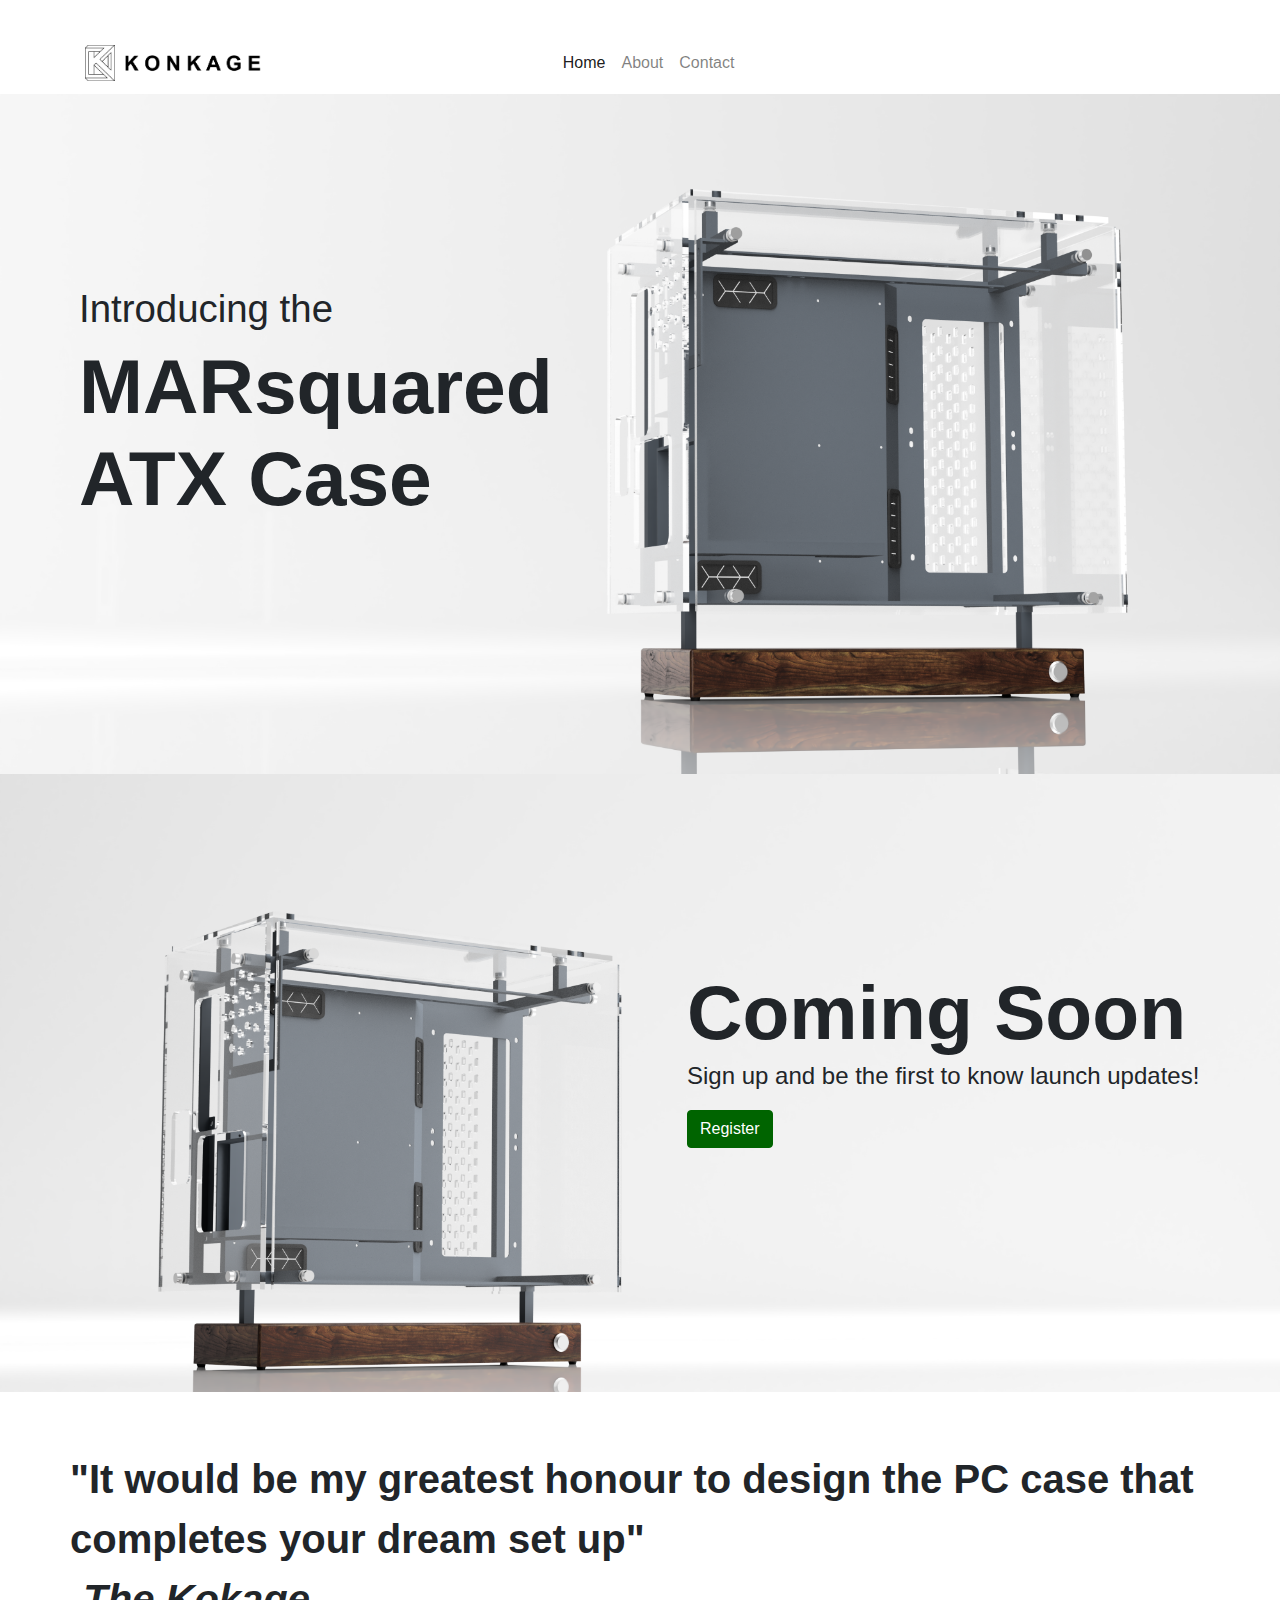
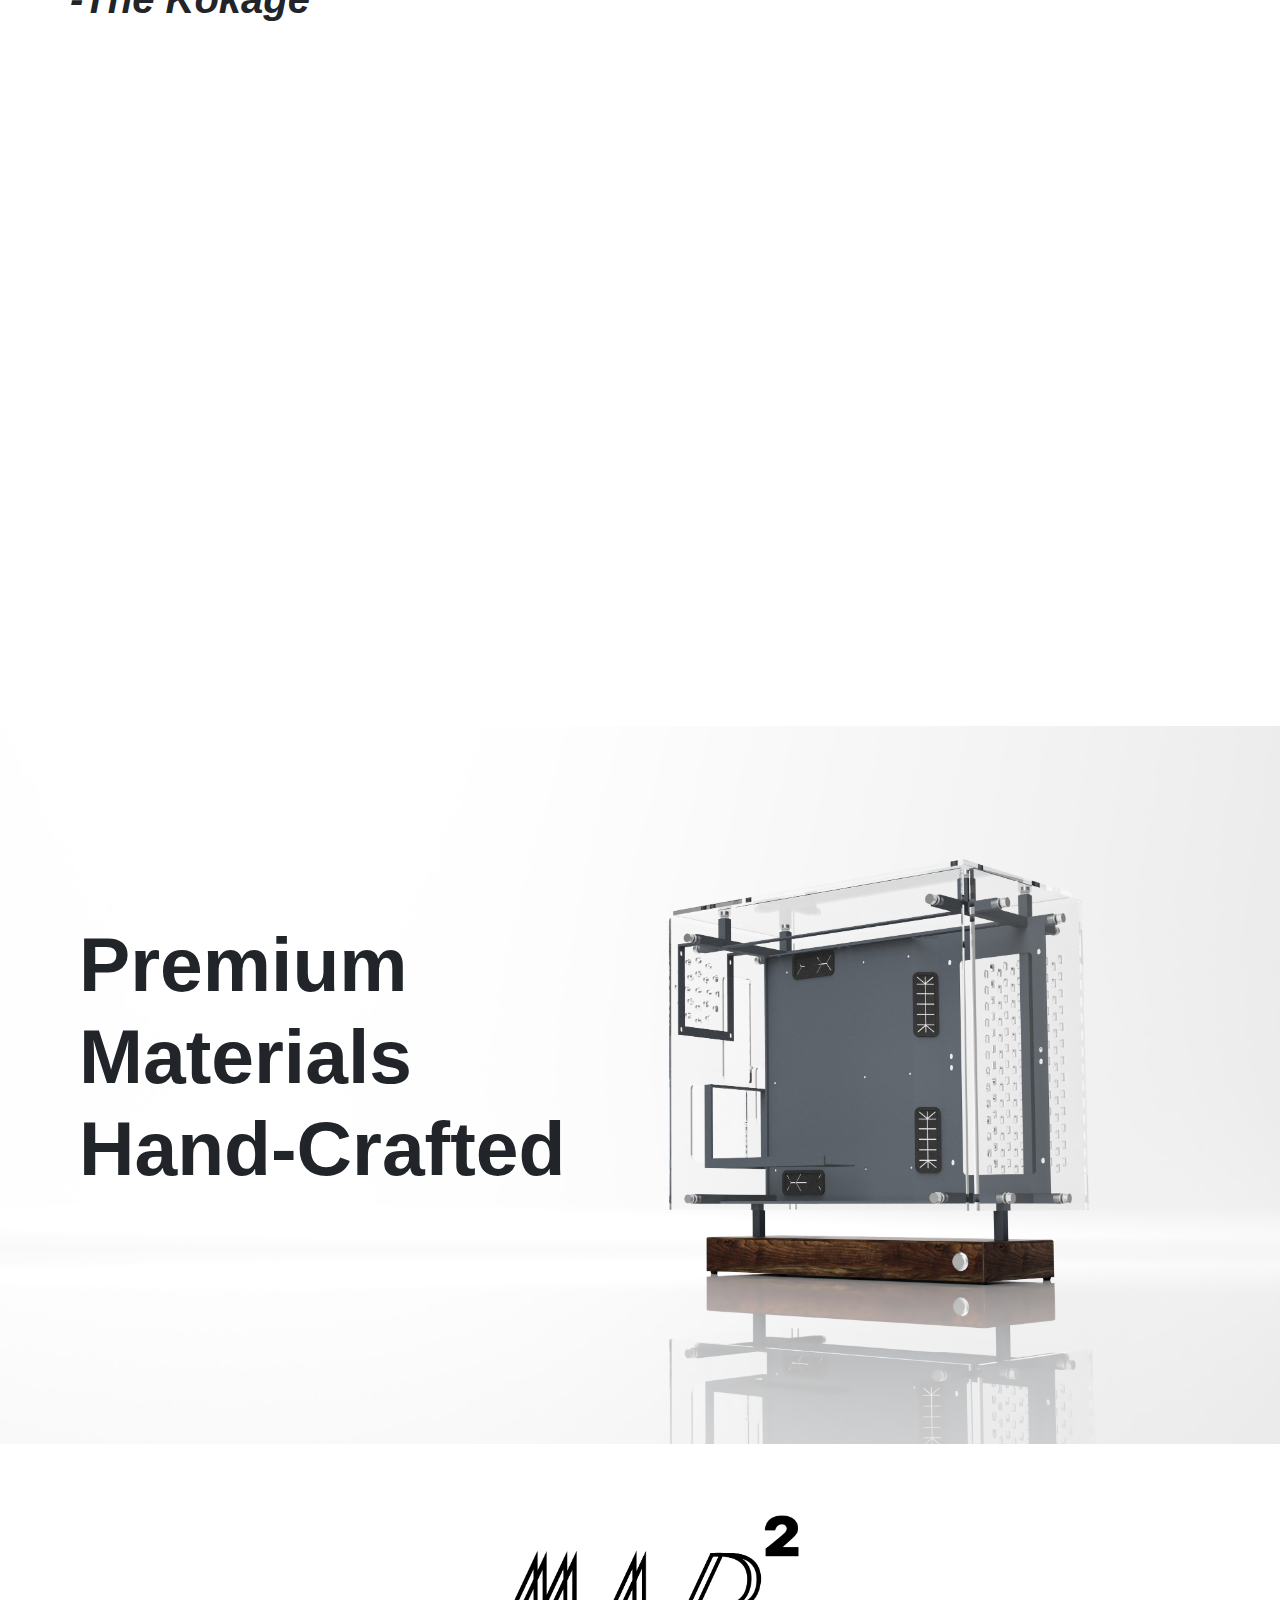
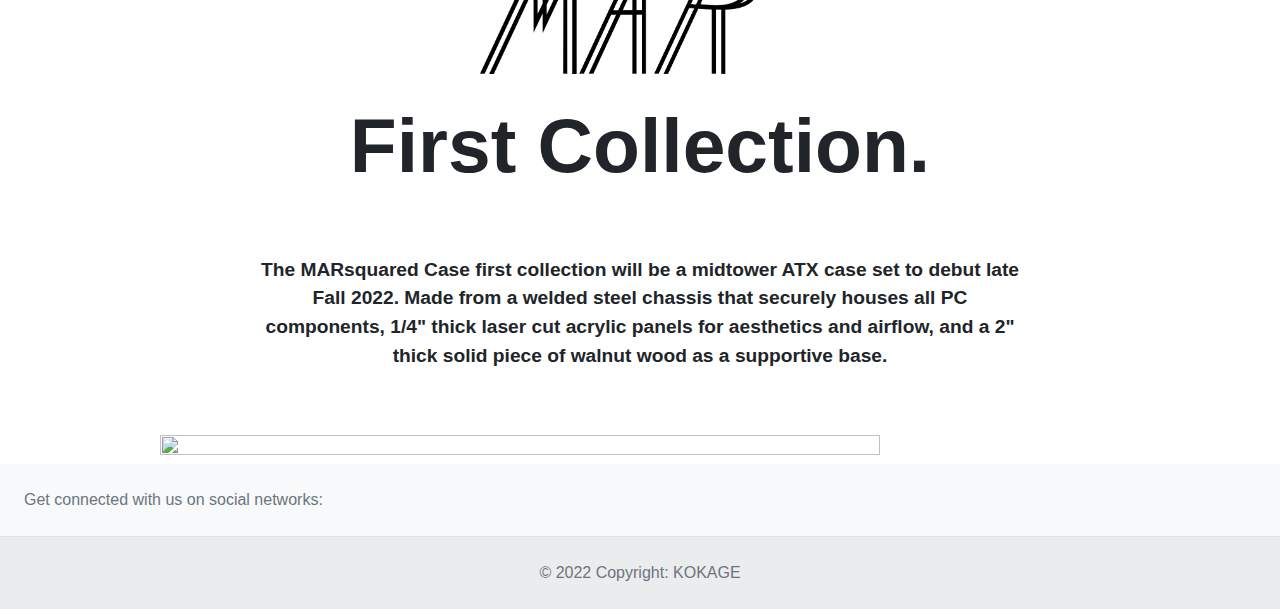
==== index.html @ 5c823d1f "Added fixes to new website name" ====
<!doctype html>
<html lang="en">
  <head>
    <!-- Required meta tags -->
    <meta charset="utf-8">
    <meta name="viewport" content="width=device-width, initial-scale=1, shrink-to-fit=no">

    <!-- Bootstrap CSS -->
    <link rel="stylesheet" href="https://cdn.jsdelivr.net/npm/bootstrap@4.0.0/dist/css/bootstrap.min.css" integrity="sha384-Gn5384xqQ1aoWXA+058RXPxPg6fy4IWvTNh0E263XmFcJlSAwiGgFAW/dAiS6JXm" crossorigin="anonymous">
    <link rel="stylesheet" href="styles.css">
    <link rel="icon" href="images/logo-white.png">

    <title>KOKAGE</title>
  </head>
  <body>
    <!-- Navigation -->
    <nav class="navbar  sticky-top navbar-expand-lg navbar-light bg-white align-items-start">
        <div class="container">
        <a class="navbar-brand" href="index.html"><img src="images/v11 horizontal.png" alt="..." height="36"></a>

        <button class="navbar-toggler" type="button" data-toggle="collapse" data-target="#navbarSupportedContent" aria-controls="navbarSupportedContent" aria-expanded="false" aria-label="Toggle navigation">
          <span class="navbar-toggler-icon"></span>

        </button>
   
        <div class="collapse navbar-collapse" id="navbarSupportedContent">
            <ul class="mr-auto"></ul>
            <div class="navbar-nav mx-auto">
              <ul class="navbar-nav navbar-main">
                <li class="nav-item active">
                  <a class="nav-link" href="index.html">Home</a>
                </li>
                <li class="nav-item">
                  <a class="nav-link" href="about.html">About</a>
                </li>
                <li class="nav-item">
                  <a class="nav-link" href="contact.html">Contact</a>
                </li>
              </ul>
            </div>
            <div class="navbar-nav mx-auto">
              <ul class="navbar-nav sm-icons">
                <li class="nav-item"><a class="nav-link" href="https://www.facebook.com/Kokage-108839905237800"><i class="fab fa-facebook-f"></i></a></li>
                <li class="nav-item"><a class="nav-link" href="https://www.instagram.com/thekokage/"><i class="fab fa-instagram"></i></a></li>
                <li class="nav-item"><a class="nav-link" href="https://twitter.com/TheKokage"><i class="fab fa-twitter"></i></a></li>
                <li class="nav-item"><a class="nav-link" href="https://www.reddit.com/user/TheKokage"><i class="fab fa-reddit"></i></a></li>
                <li class="nav-item"><a class="nav-link" href="https://www.tiktok.com/@thekokage"><i class="fab fa-tiktok"></i></a></li>
                <li class="nav-item"><a class="nav-link" href="https://www.youtube.com/channel/UCJjETDgSlD24gQZifFOEvDQ"><i class="fab fa-youtube"></i></a></li>


            </ul>

            </div>
            
        </div>

        </div>
    </nav>
    
    <!-- Page Content -->
    <div class="container-fluid main-content">
      <div class="row">
        <div class="col main-text">
          <h2>Introducing the</h2>
          <h1>MARsquared ATX Case</h1>
        </div>
        <div class="col empty-space">
        </div>
      </div>
      
    </div>
    
    <div class="container-fluid coming-soon">
      <div class="row">
        <div class="col empty-space">
        </div>
        <div class="col coming-soon-text main-text">
          <h1 style="margin-bottom:0">Coming Soon</h1>
          <p style="font-size: 24px">Sign up and be the first to know launch updates!</p>
          <div>
            <a class="btn btn-primary" href="contact.html">Register</a>
          </div>
        </div>
       
      </div>
    </div>

    <div class="container">
      <div class="row">
        <p class="quote-text kokage-quote">
          "It would be my greatest honour to design the PC case that completes your dream set up" <br /> <i>-The Kokage</i>
        </p>
      </div>
    </div>

    <div class="container-fluid full-render">
      <div class="row">
        <div class="fill"></div>
      </div>
    </div>
    
    <div class="container-fluid main2-content">
      <div class="row">
        <div class="col main-text premium-text">
          <h1>Premium Materials <br /> Hand-Crafted</h1>
        </div>
        <div class="col empty-space">
        </div>
      </div>
      
    </div>

    <div class="container-fluid">
      <div class="row">
          <img style="margin-bottom: 0" class="quote-text" src="images/mar.png" width="25%" height="25%"/>
      </div>
      <div class="row">
          <h1 style="margin-left: auto;margin-right: auto;margin-top: 2%; margin-bottom: 0;" >First Collection.</h1>
      </div>
      <div class="row">
        <p style="width: 60%;text-align: center;" class="mar-text quote-text">The MARsquared Case first collection will be a midtower ATX case set to debut late Fall 2022. Made from a welded steel chassis that securely houses all PC components, 1/4" thick laser cut acrylic panels for aesthetics and airflow, and a 2" thick solid piece of walnut wood as a supportive base.</p>
      </div>
      <div class="row">
        <img style="margin-bottom: 0; margin-top: 0" class="quote-text" src="images/tt.gif" width="75%" height="75%"/>
      </div>
    </div>
    </div>

    
  <!-- Footer -->
  <footer class="text-center text-lg-start bg-light text-muted">
    <!-- Section: Social media -->
    <section
      class="d-flex justify-content-center justify-content-lg-between p-4 border-bottom"
    >
      <!-- Left -->
      <div class="me-5 d-none d-lg-block">
        <span>Get connected with us on social networks:</span>
      </div>
      <!-- Left -->

      <!-- Right -->
      <div>
        <a href="https://www.facebook.com/thekokage.fb" class="me-4 text-reset">
          <i class="fab fa-facebook-f"></i>
        </a>
        <a href="https://twitter.com/TheKokage" class="me-4 text-reset">
          <i class="fab fa-twitter"></i>
        </a>
        <a href="https://www.reddit.com/user/TheKokage" class="me-4 text-reset">
          <i class="fab fa-reddit"></i>
        </a>
        <a href="https://www.tiktok.com/@thekokage" class="me-4 text-reset">
          <i class="fab fa-tiktok"></i>
        </a>
        <a href="https://www.instagram.com/thekokage/" class="me-4 text-reset">
          <i class="fab fa-instagram"></i>
        </a>
        <a href="https://www.youtube.com/channel/UCJjETDgSlD24gQZifFOEvDQ" class="me-4 text-reset">
          <i class="fab fa-youtube"></i>
        </a>
      </div>
      <!-- Right -->
    </section>
    <!-- Section: Social media -->




    <!-- Copyright -->
    <div class="text-center p-4" style="background-color: rgba(0, 0, 0, 0.05);">
      © 2022 Copyright: KOKAGE
    </div>
    <!-- Copyright -->
  </footer>
  <!-- Footer -->
    <!-- Footer -->
    <script src="https://code.jquery.com/jquery-3.2.1.min.js" crossorigin="anonymous"></script>
    <script src="https://cdn.jsdelivr.net/npm/popper.js@1.12.9/dist/umd/popper.min.js" integrity="sha384-ApNbgh9B+Y1QKtv3Rn7W3mgPxhU9K/ScQsAP7hUibX39j7fakFPskvXusvfa0b4Q" crossorigin="anonymous"></script>
    <script src="https://cdn.jsdelivr.net/npm/bootstrap@4.0.0/dist/js/bootstrap.min.js" integrity="sha384-JZR6Spejh4U02d8jOt6vLEHfe/JQGiRRSQQxSfFWpi1MquVdAyjUar5+76PVCmYl" crossorigin="anonymous"></script>
    <script type="text/javascript" src="script.js"></script>
    <script src="https://kit.fontawesome.com/eabbfac9bd.js" crossorigin="anonymous"></script>

  </body>
</html>
---- styles.css ----
.navbar-nav .nav-item .nav-link:focus {
    text-decoration: underline;
}

.navbar-nav .nav-item:active {
    text-decoration: underline;
}

.main-text {
    margin:15% 0% 15% 5%;
}

.coming-soon-text {
    margin:15% 0% 19% 5%;
}

h1 {
    font-size: 6vw;
    margin-bottom: 10%;
    font-weight: 700;
}

h2 {
    font-size: 3vw;

}

h3 {
    font-size: 2vw;
    font-weight: 700;
}

.sm-icons {
    display: inline-table;
}

.navbar-main {
    display: inline-table;
}

.navbar-main .nav-item {
    display: table-cell;
    text-align: center;
}

.sm-icons .nav-item {
    display: table-cell;
    text-align: center;
}
/* Centered text */
.centered {
    position: absolute;
    top: 50%;
    left: 50%;
    transform: translate(-50%, -50%);
}

.navbar {
    margin-top: 2em;
}

.fill {
    padding-top: 50%;
}

.quote-text {
    margin-left: auto;
    margin-right: auto;
    margin-top: 5%;
    margin-bottom: 5%;
    font-size: larger;
    font-weight: 600;
}

.main-content {
    background-image: url(images/mainshot\ 1.png); 
    background-repeat:no-repeat; 
    background-size:cover;
}

.main2-content {
    background-image: url(images/mainshot2.png); 
    background-repeat:no-repeat; 
    background-size:cover;
}

.coming-soon {
    background-image: url(images/mainshot3.png); 
    background-repeat:no-repeat; 
    background-size:cover;
}

.full-render {
    background-image: url(images/full-render.png); 
    background-repeat:no-repeat; 
    background-size:cover;
}

.empty-space {
    display: block;
}

.register-form-large {
    display: block;
}

.register-form-small {
    display: none;
}

.btn-primary {
    background-color: darkgreen;
    border-color: darkgreen;
}

.kokage-quote {
    font-size: 40px
}

@media (max-width: 768px) { 
    .main-content {
        background-image: url(images/mobile\ 1.png); 
        background-position: center;
    }

    .kokage-quote {
        margin-left: 1em;
        margin-right: 1em;
        font-size: 18px;
    }

    .coming-soon {
        background-image: url(images/mobile\ 2\ v2.png); 
        background-position: center;
    }

    .premium-text {
        margin: 5% 0% 100% !important;
        padding: 0 !important;
    }

    .main2-content {
        background-image: url(images/mobile2.png); 
        background-repeat:no-repeat; 
        background-size:contain;
    }

    .main-text { 
        margin: 0% 0% 75%;
        padding: 0 10% 10%;
        text-align: center;
    }

    .coming-soon-text {  
        margin: 5% 0% 100% !important;
    }

    h1 {
        font-size: 9vw;
    }

    .mar-text {
        font-size: 16px;
    }

    h2 {
        padding-top: 2em;
    }

    .empty-space {
        display: none;
    }
}
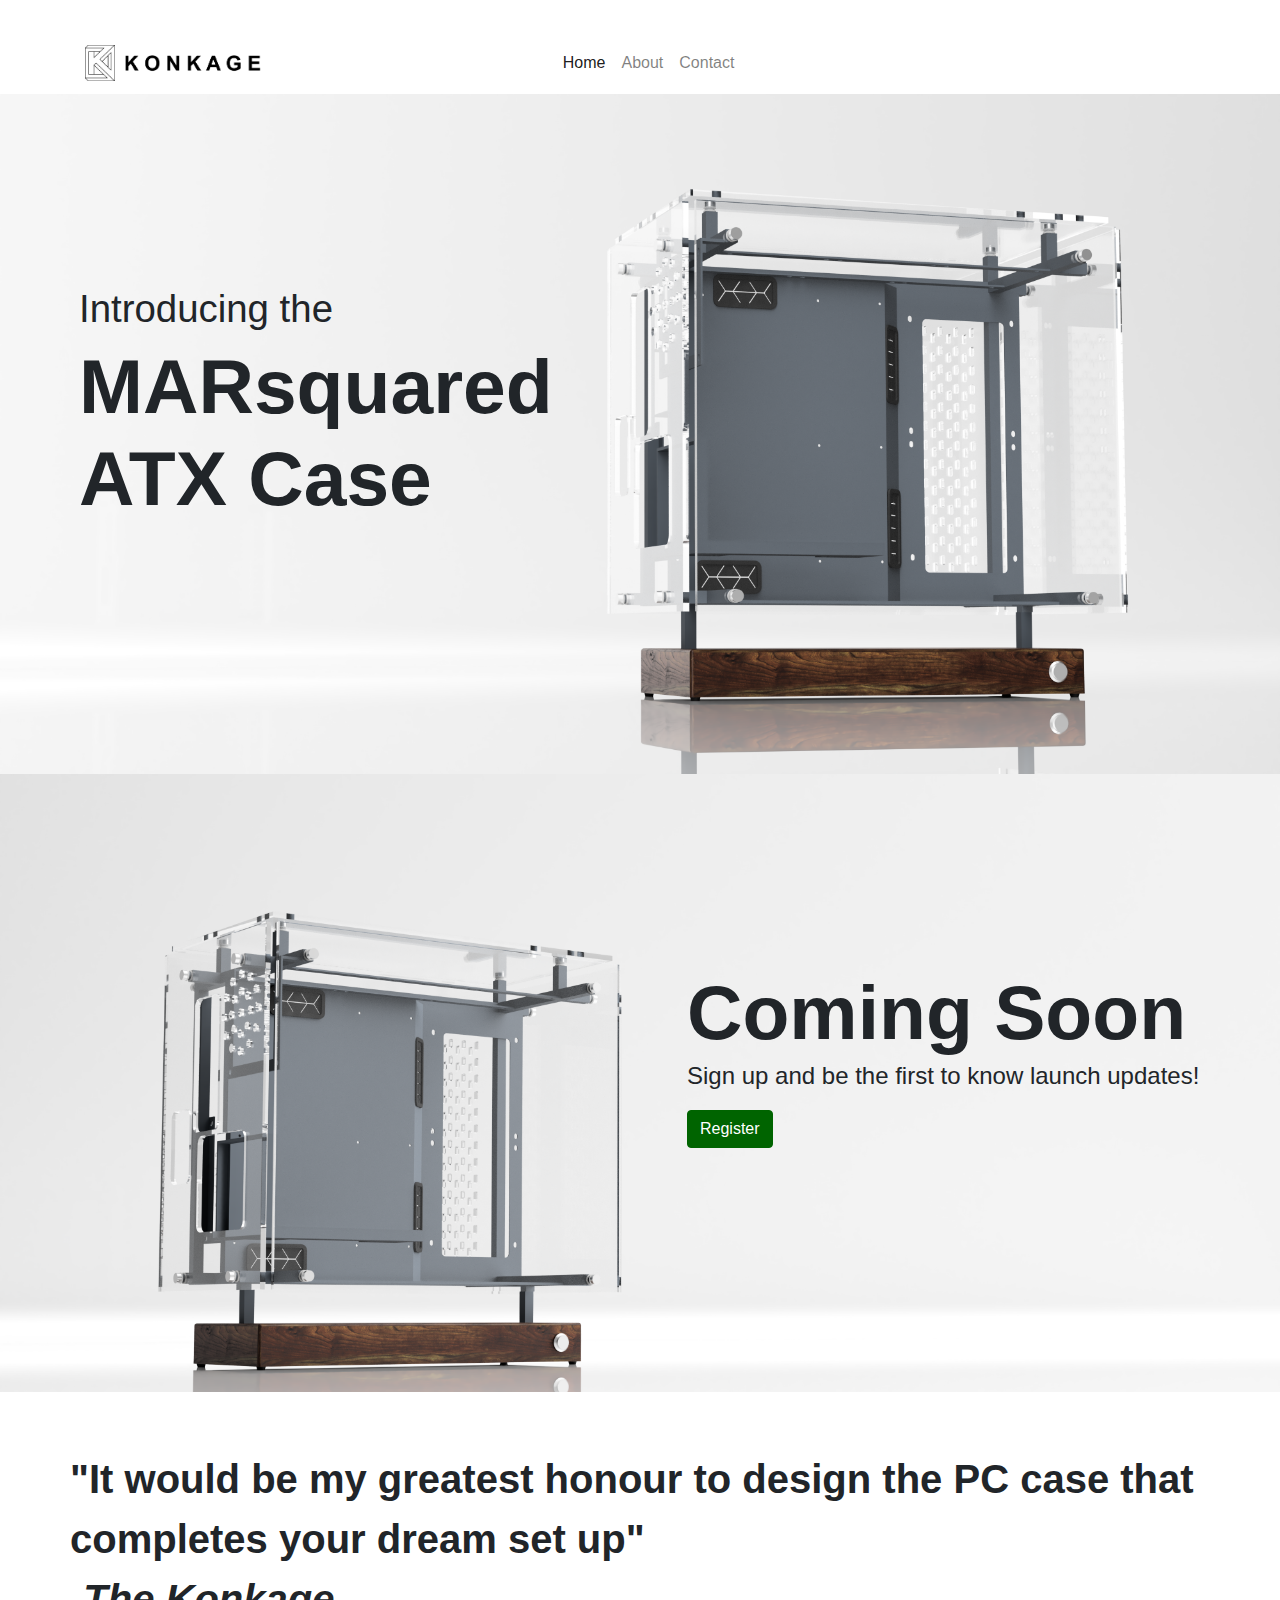
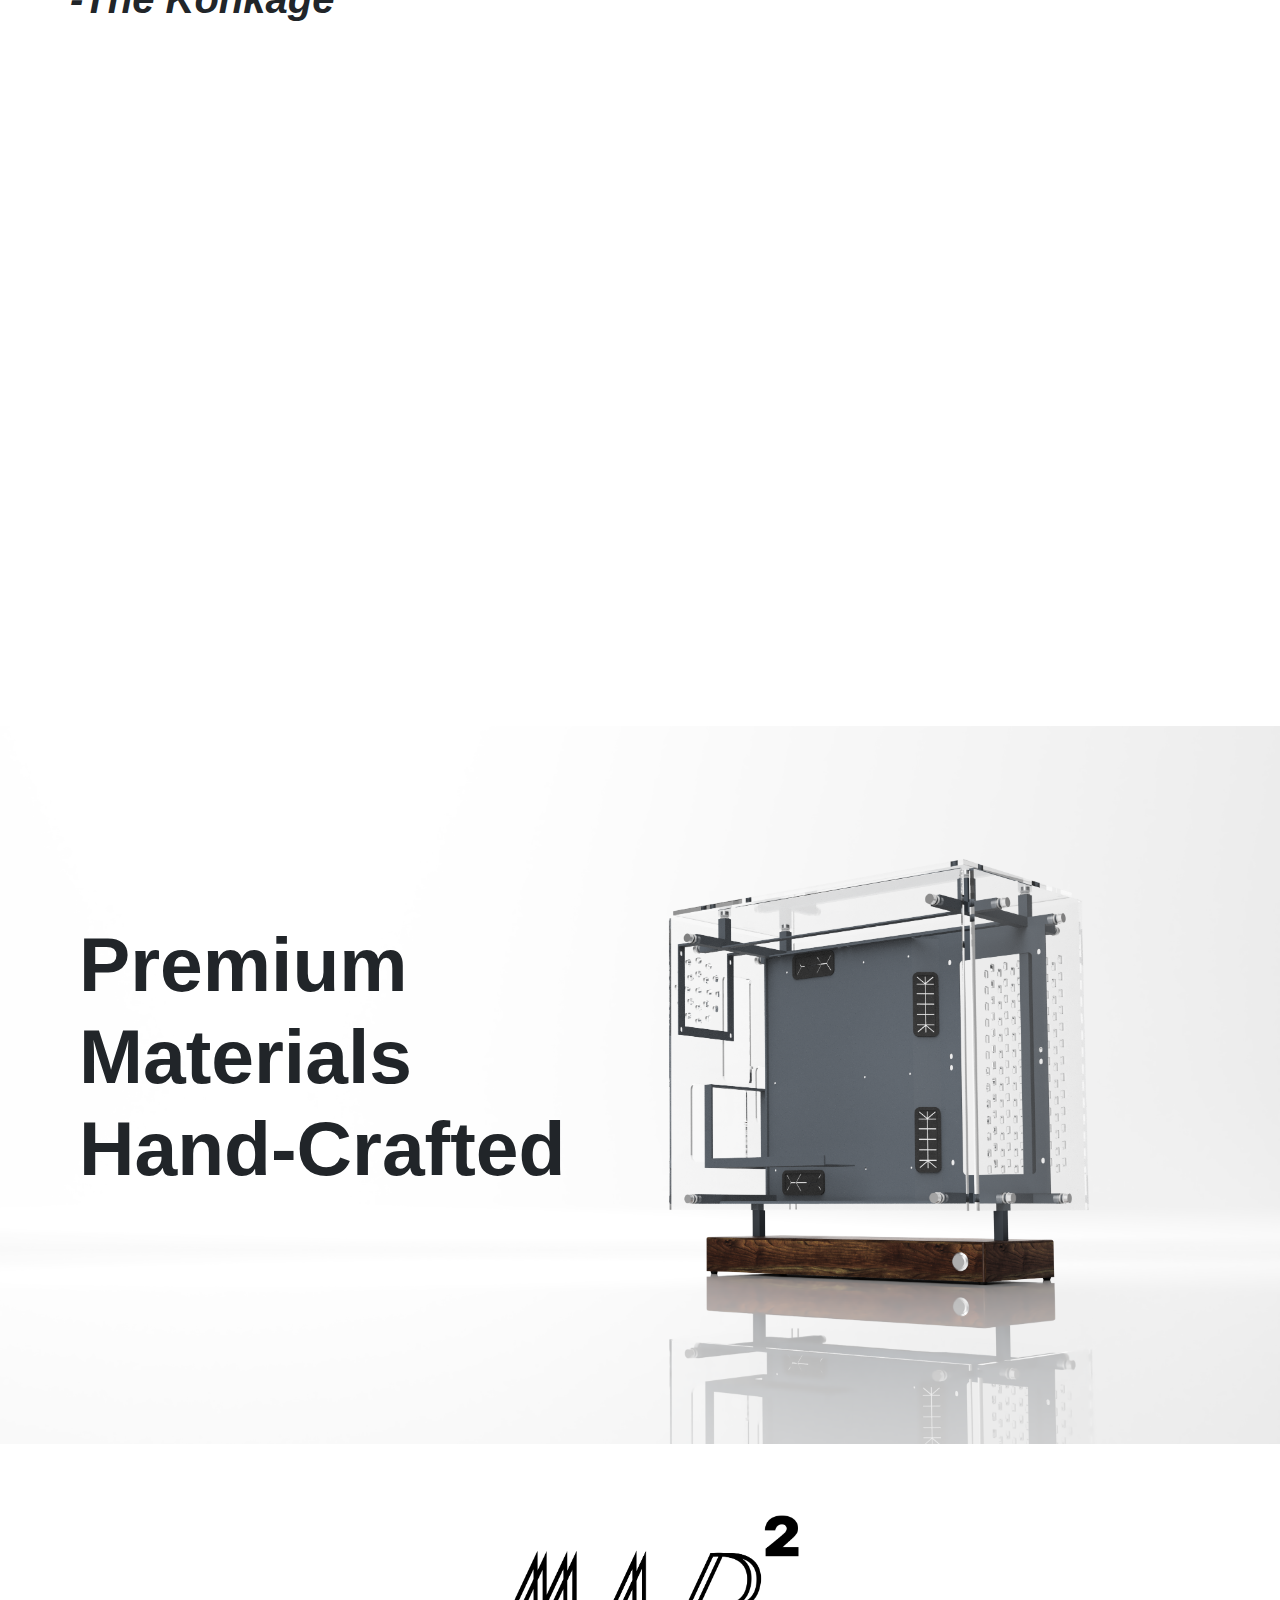
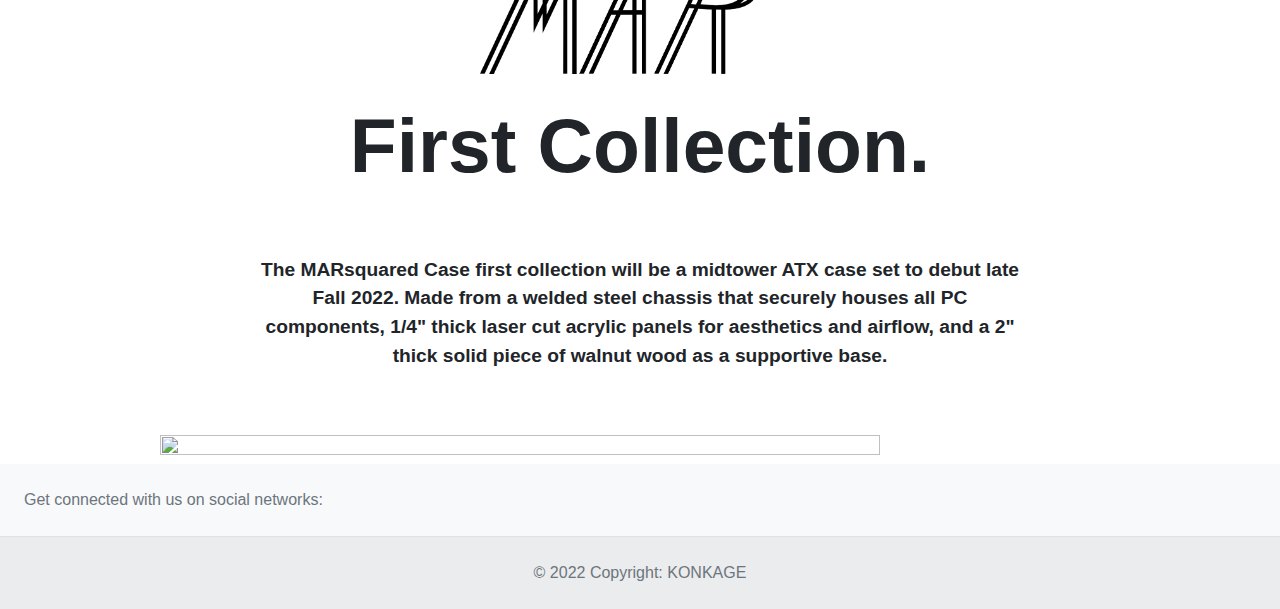
==== commit d378fb8f: "Fixed footer" ====
--- a/index.html
+++ b/index.html
@@ -88,7 +88,7 @@
     <div class="container">
       <div class="row">
         <p class="quote-text kokage-quote">
-          "It would be my greatest honour to design the PC case that completes your dream set up" <br /> <i>-The Kokage</i>
+          "It would be my greatest honour to design the PC case that completes your dream set up" <br /> <i>-The Konkage</i>
         </p>
       </div>
     </div>
@@ -169,7 +169,7 @@
 
     <!-- Copyright -->
     <div class="text-center p-4" style="background-color: rgba(0, 0, 0, 0.05);">
-      © 2022 Copyright: KOKAGE
+      © 2022 Copyright: KONKAGE
     </div>
     <!-- Copyright -->
   </footer>
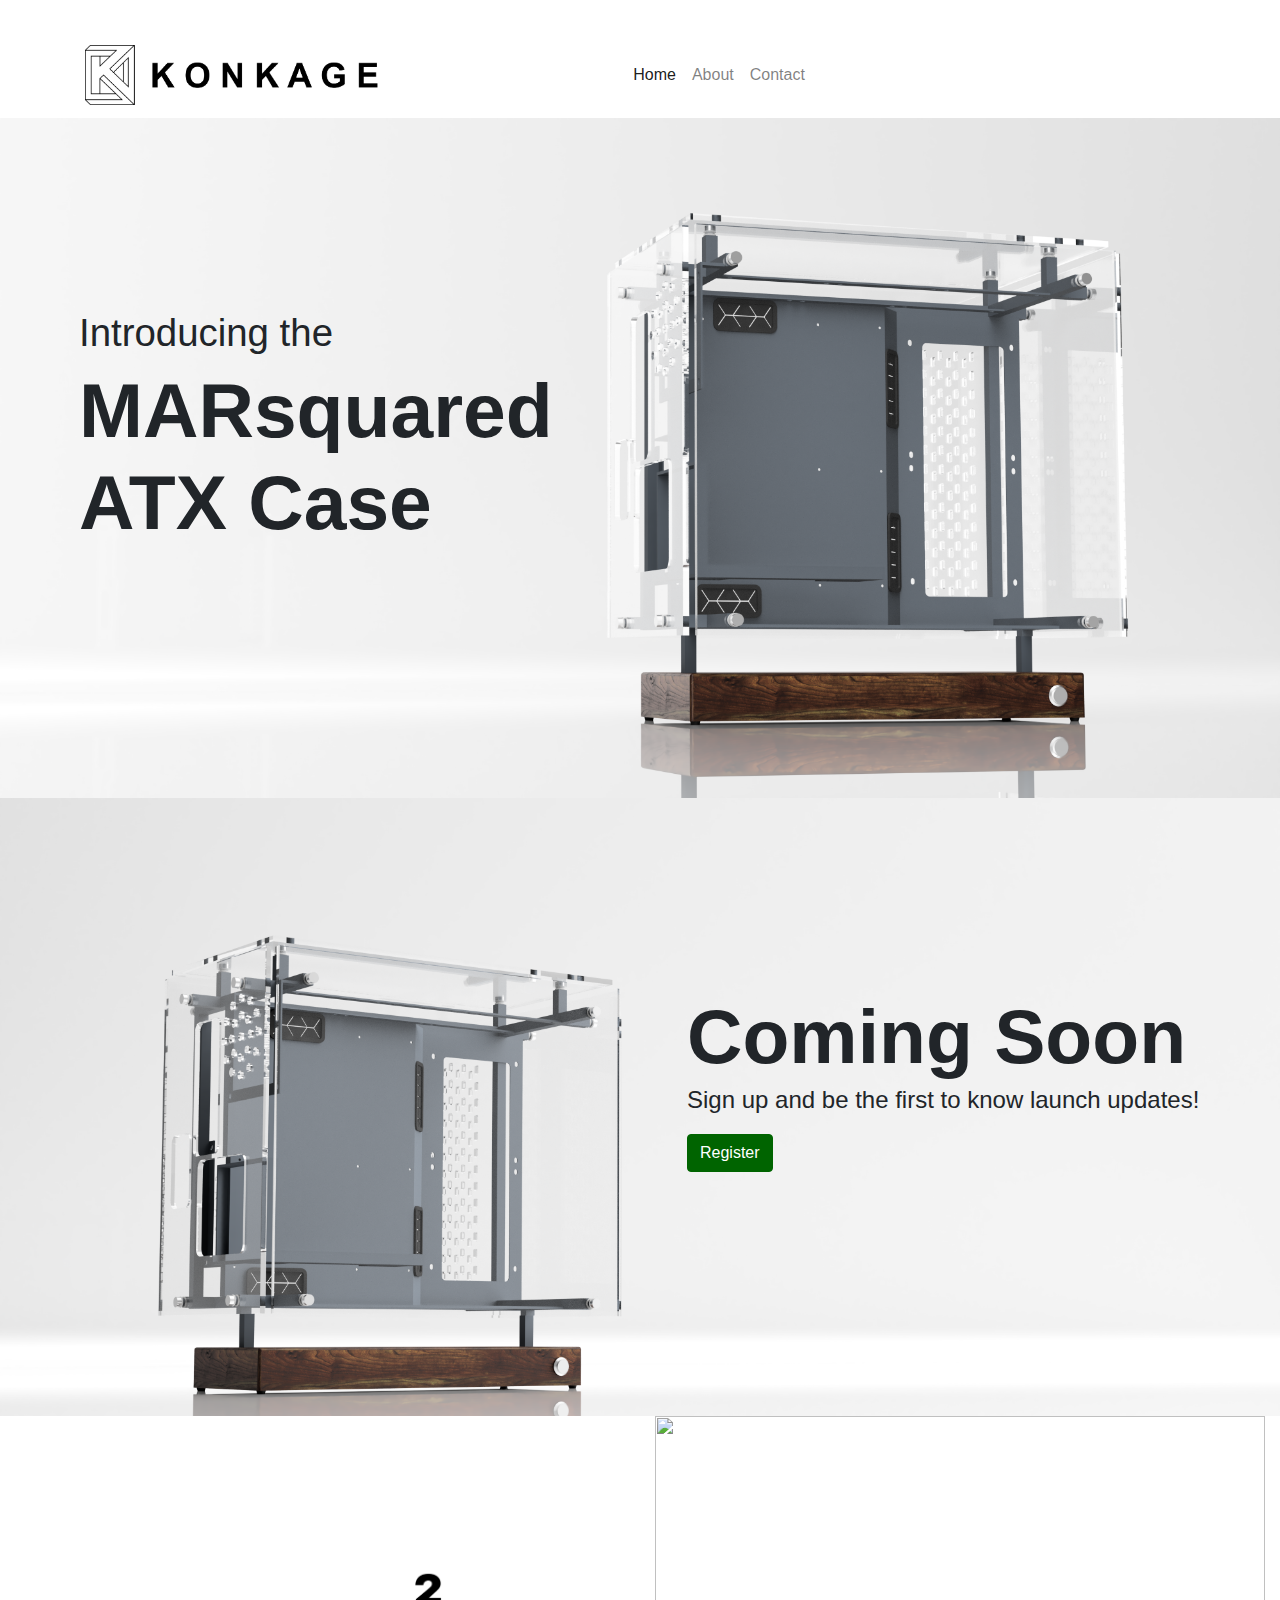
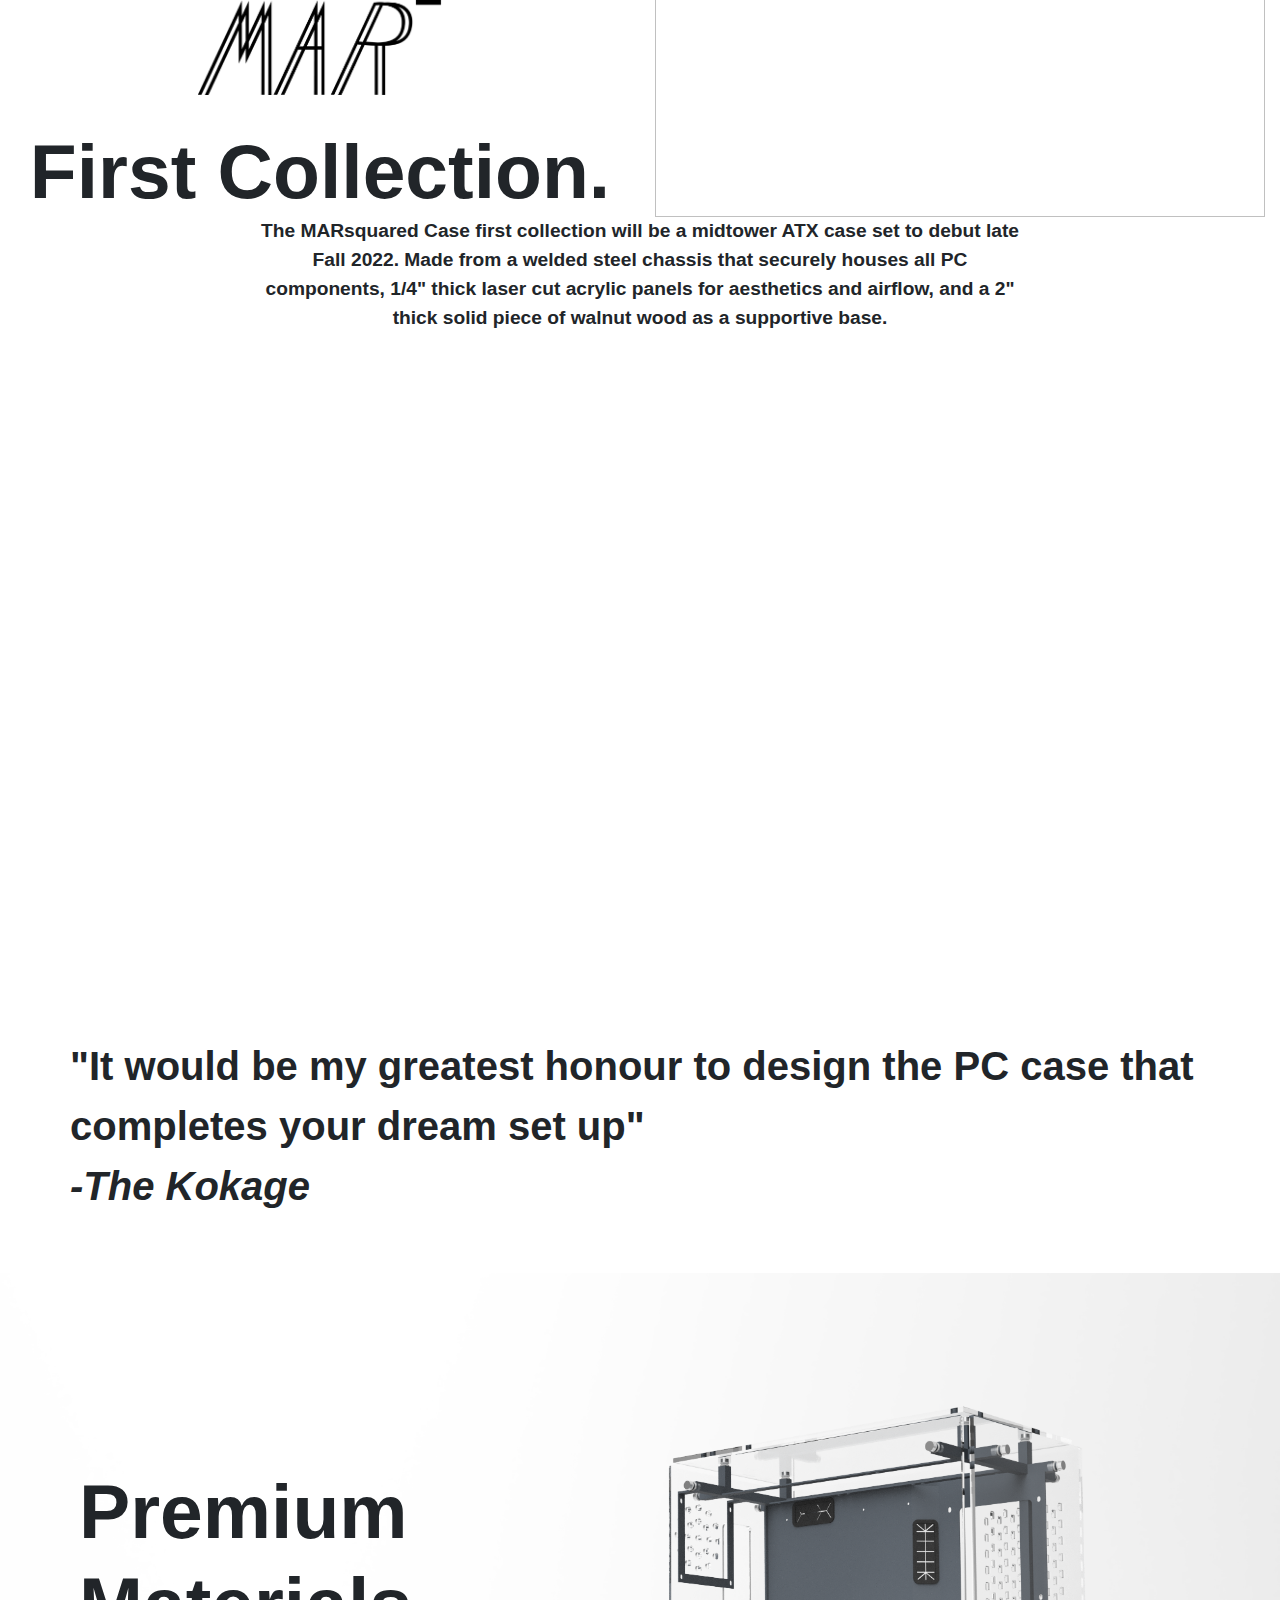
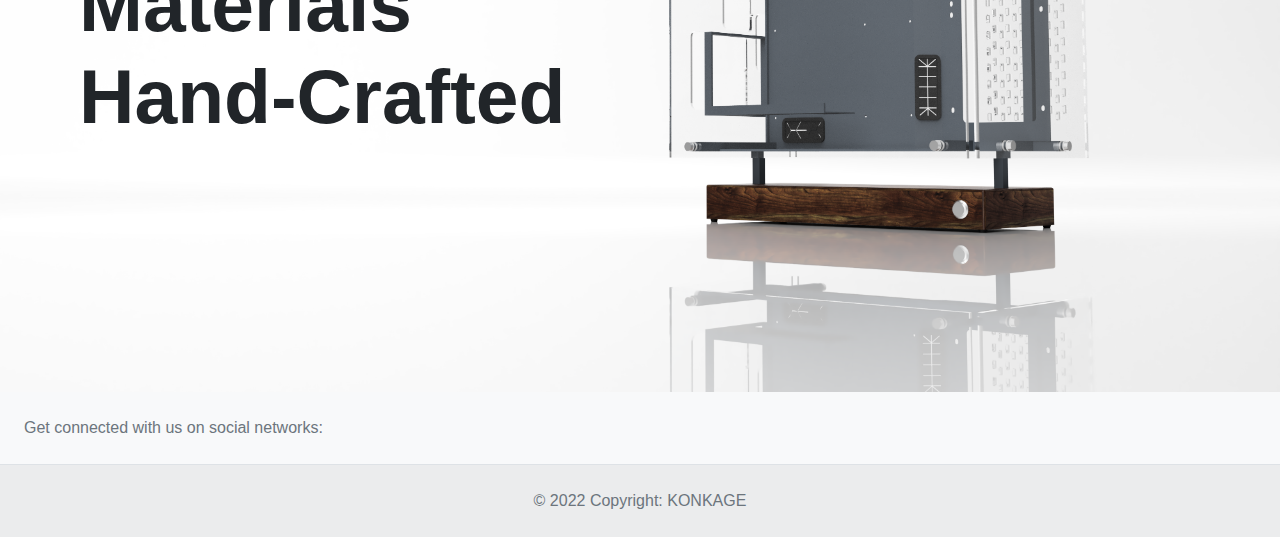
==== commit 7b0bb5c2: "Done changes" ====
--- a/index.html
+++ b/index.html
@@ -10,13 +10,13 @@
     <link rel="stylesheet" href="styles.css">
     <link rel="icon" href="images/logo-white.png">
 
-    <title>KOKAGE</title>
+    <title>KONKAGE</title>
   </head>
   <body>
     <!-- Navigation -->
     <nav class="navbar  sticky-top navbar-expand-lg navbar-light bg-white align-items-start">
         <div class="container">
-        <a class="navbar-brand" href="index.html"><img src="images/v11 horizontal.png" alt="..." height="36"></a>
+        <a class="navbar-brand" href="index.html"><img src="images/v11 horizontal.png" alt="..." height="60"></a>
 
         <button class="navbar-toggler" type="button" data-toggle="collapse" data-target="#navbarSupportedContent" aria-controls="navbarSupportedContent" aria-expanded="false" aria-label="Toggle navigation">
           <span class="navbar-toggler-icon"></span>
@@ -40,11 +40,11 @@
             </div>
             <div class="navbar-nav mx-auto">
               <ul class="navbar-nav sm-icons">
-                <li class="nav-item"><a class="nav-link" href="https://www.facebook.com/Kokage-108839905237800"><i class="fab fa-facebook-f"></i></a></li>
-                <li class="nav-item"><a class="nav-link" href="https://www.instagram.com/thekokage/"><i class="fab fa-instagram"></i></a></li>
-                <li class="nav-item"><a class="nav-link" href="https://twitter.com/TheKokage"><i class="fab fa-twitter"></i></a></li>
-                <li class="nav-item"><a class="nav-link" href="https://www.reddit.com/user/TheKokage"><i class="fab fa-reddit"></i></a></li>
-                <li class="nav-item"><a class="nav-link" href="https://www.tiktok.com/@thekokage"><i class="fab fa-tiktok"></i></a></li>
+                <li class="nav-item"><a class="nav-link" href="https://www.facebook.com/konkage.fb/"><i class="fab fa-facebook-f"></i></a></li>
+                <li class="nav-item"><a class="nav-link" href="https://www.instagram.com/konkagecom"><i class="fab fa-instagram"></i></a></li>
+                <li class="nav-item"><a class="nav-link" href="https://twitter.com/TheKonkage"><i class="fab fa-twitter"></i></a></li>
+                <li class="nav-item"><a class="nav-link" href="https://www.reddit.com/user/Konkage"><i class="fab fa-reddit"></i></a></li>
+                <li class="nav-item"><a class="nav-link" href="https://www.tiktok.com/@konkage"><i class="fab fa-tiktok"></i></a></li>
                 <li class="nav-item"><a class="nav-link" href="https://www.youtube.com/channel/UCJjETDgSlD24gQZifFOEvDQ"><i class="fab fa-youtube"></i></a></li>
 
 
@@ -85,17 +85,36 @@
       </div>
     </div>
 
-    <div class="container">
+    <div class="container-fluid">
       <div class="row">
-        <p class="quote-text kokage-quote">
-          "It would be my greatest honour to design the PC case that completes your dream set up" <br /> <i>-The Konkage</i>
-        </p>
+        <div class="col">
+          <div style="margin-top:25%">
+            <img style="display: flex;" class="quote-text" src="images/mar.png" width="40%" height="25%"/>
+            <h1 style="margin-left: auto;margin-right: auto;margin-top: 2%; margin-bottom: 0; text-align: center" >First Collection.</h1>
+          </div>
+        
+        </div>
+        <div class="col">
+          <img style="margin-bottom: 0; margin-top: 0" class="quote-text" src="images/tt.gif" width="100%" height="100%"/>
+        </div>
       </div>
+      <div class="row">
+        <p style="width: 60%;text-align: center;" class="mar-text quote-text">The MARsquared Case first collection will be a midtower ATX case set to debut late Fall 2022. Made from a welded steel chassis that securely houses all PC components, 1/4" thick laser cut acrylic panels for aesthetics and airflow, and a 2" thick solid piece of walnut wood as a supportive base.</p>
+      </div>
+    </div>
     </div>
 
     <div class="container-fluid full-render">
       <div class="row">
         <div class="fill"></div>
+      </div>
+    </div>
+
+    <div class="container">
+      <div class="row">
+        <p class="quote-text kokage-quote">
+          "It would be my greatest honour to design the PC case that completes your dream set up" <br /> <i>-The Kokage</i>
+        </p>
       </div>
     </div>
     
@@ -110,21 +129,7 @@
       
     </div>
 
-    <div class="container-fluid">
-      <div class="row">
-          <img style="margin-bottom: 0" class="quote-text" src="images/mar.png" width="25%" height="25%"/>
-      </div>
-      <div class="row">
-          <h1 style="margin-left: auto;margin-right: auto;margin-top: 2%; margin-bottom: 0;" >First Collection.</h1>
-      </div>
-      <div class="row">
-        <p style="width: 60%;text-align: center;" class="mar-text quote-text">The MARsquared Case first collection will be a midtower ATX case set to debut late Fall 2022. Made from a welded steel chassis that securely houses all PC components, 1/4" thick laser cut acrylic panels for aesthetics and airflow, and a 2" thick solid piece of walnut wood as a supportive base.</p>
-      </div>
-      <div class="row">
-        <img style="margin-bottom: 0; margin-top: 0" class="quote-text" src="images/tt.gif" width="75%" height="75%"/>
-      </div>
-    </div>
-    </div>
+   
 
     
   <!-- Footer -->
@@ -141,19 +146,19 @@
 
       <!-- Right -->
       <div>
-        <a href="https://www.facebook.com/thekokage.fb" class="me-4 text-reset">
+        <a href="https://www.facebook.com/konkage.fb/" class="me-4 text-reset">
           <i class="fab fa-facebook-f"></i>
         </a>
-        <a href="https://twitter.com/TheKokage" class="me-4 text-reset">
+        <a href="https://twitter.com/thekonkage" class="me-4 text-reset">
           <i class="fab fa-twitter"></i>
         </a>
-        <a href="https://www.reddit.com/user/TheKokage" class="me-4 text-reset">
+        <a href="https://www.reddit.com/user/KONKAGE" class="me-4 text-reset">
           <i class="fab fa-reddit"></i>
         </a>
-        <a href="https://www.tiktok.com/@thekokage" class="me-4 text-reset">
+        <a href="https://www.tiktok.com/@konkage" class="me-4 text-reset">
           <i class="fab fa-tiktok"></i>
         </a>
-        <a href="https://www.instagram.com/thekokage/" class="me-4 text-reset">
+        <a href="https://www.instagram.com/konkagecom/" class="me-4 text-reset">
           <i class="fab fa-instagram"></i>
         </a>
         <a href="https://www.youtube.com/channel/UCJjETDgSlD24gQZifFOEvDQ" class="me-4 text-reset">
--- a/styles.css
+++ b/styles.css
@@ -66,7 +66,6 @@
 .quote-text {
     margin-left: auto;
     margin-right: auto;
-    margin-top: 5%;
     margin-bottom: 5%;
     font-size: larger;
     font-weight: 600;
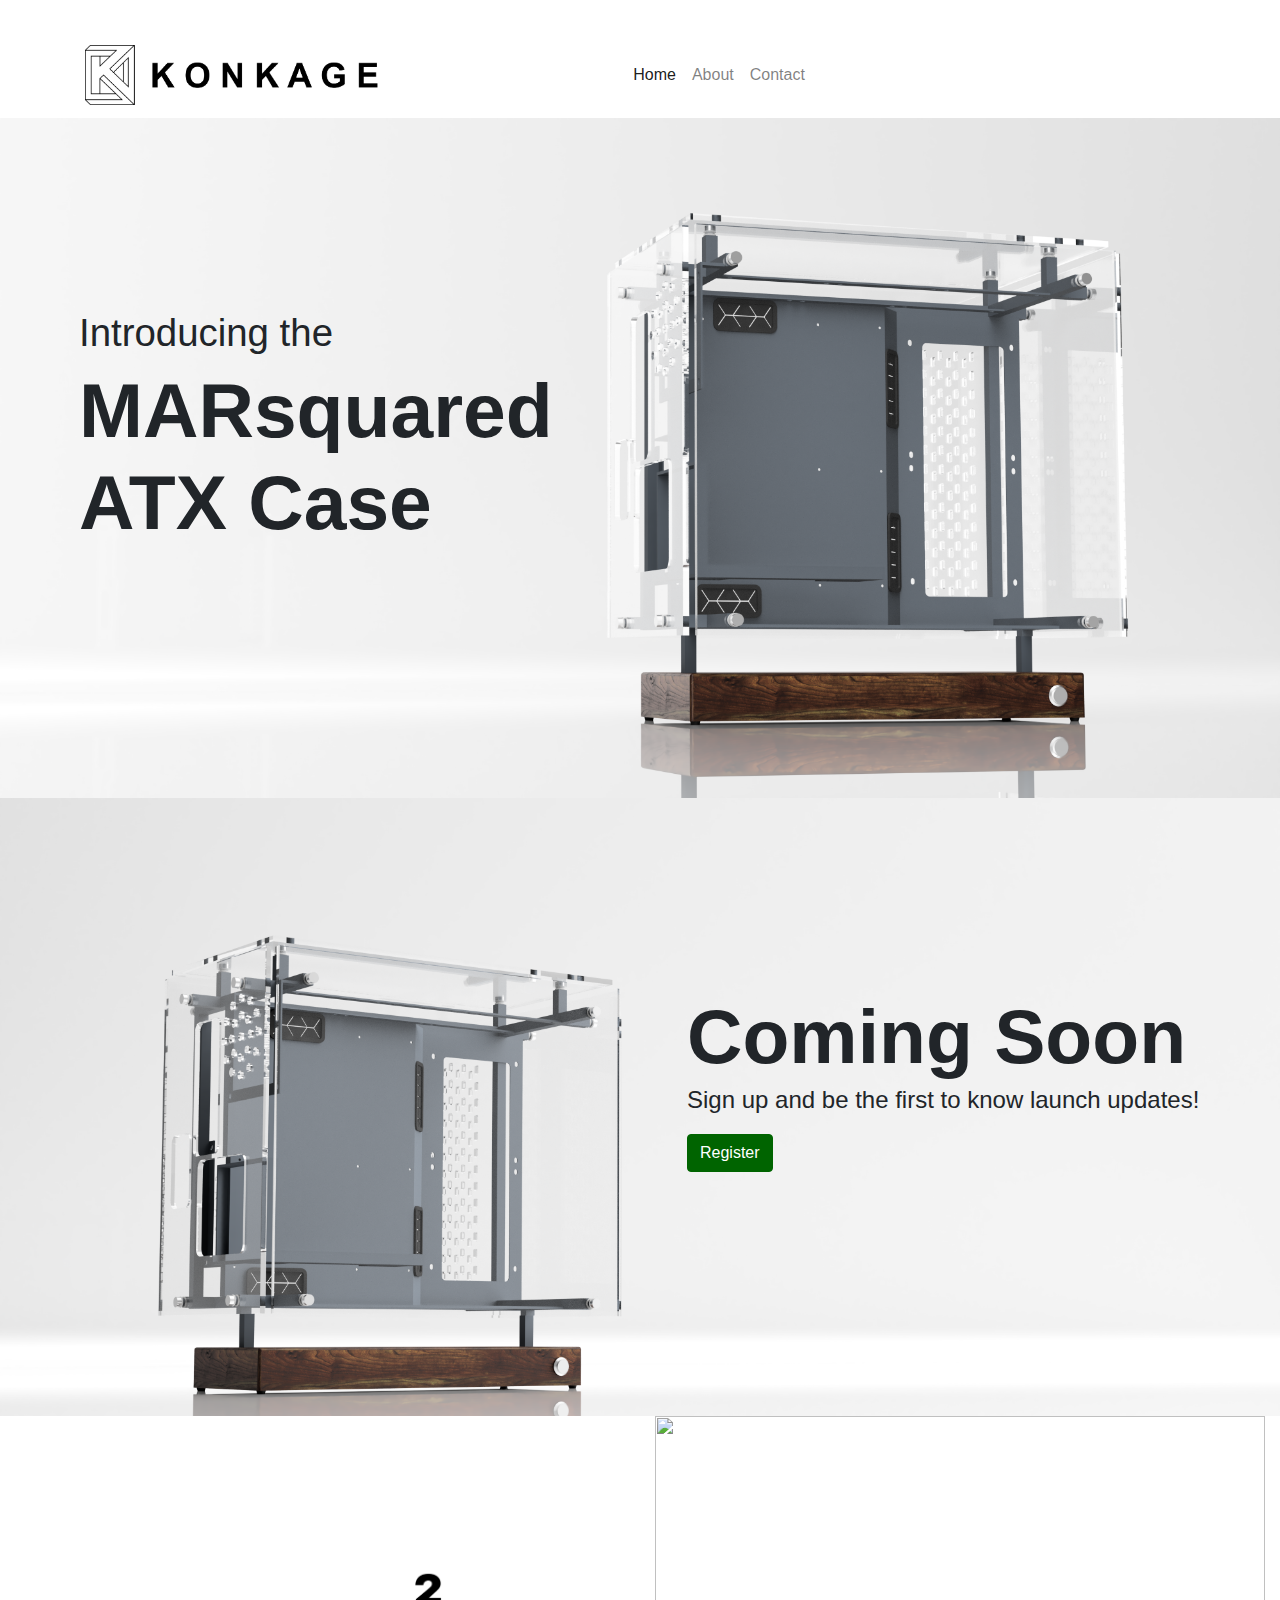
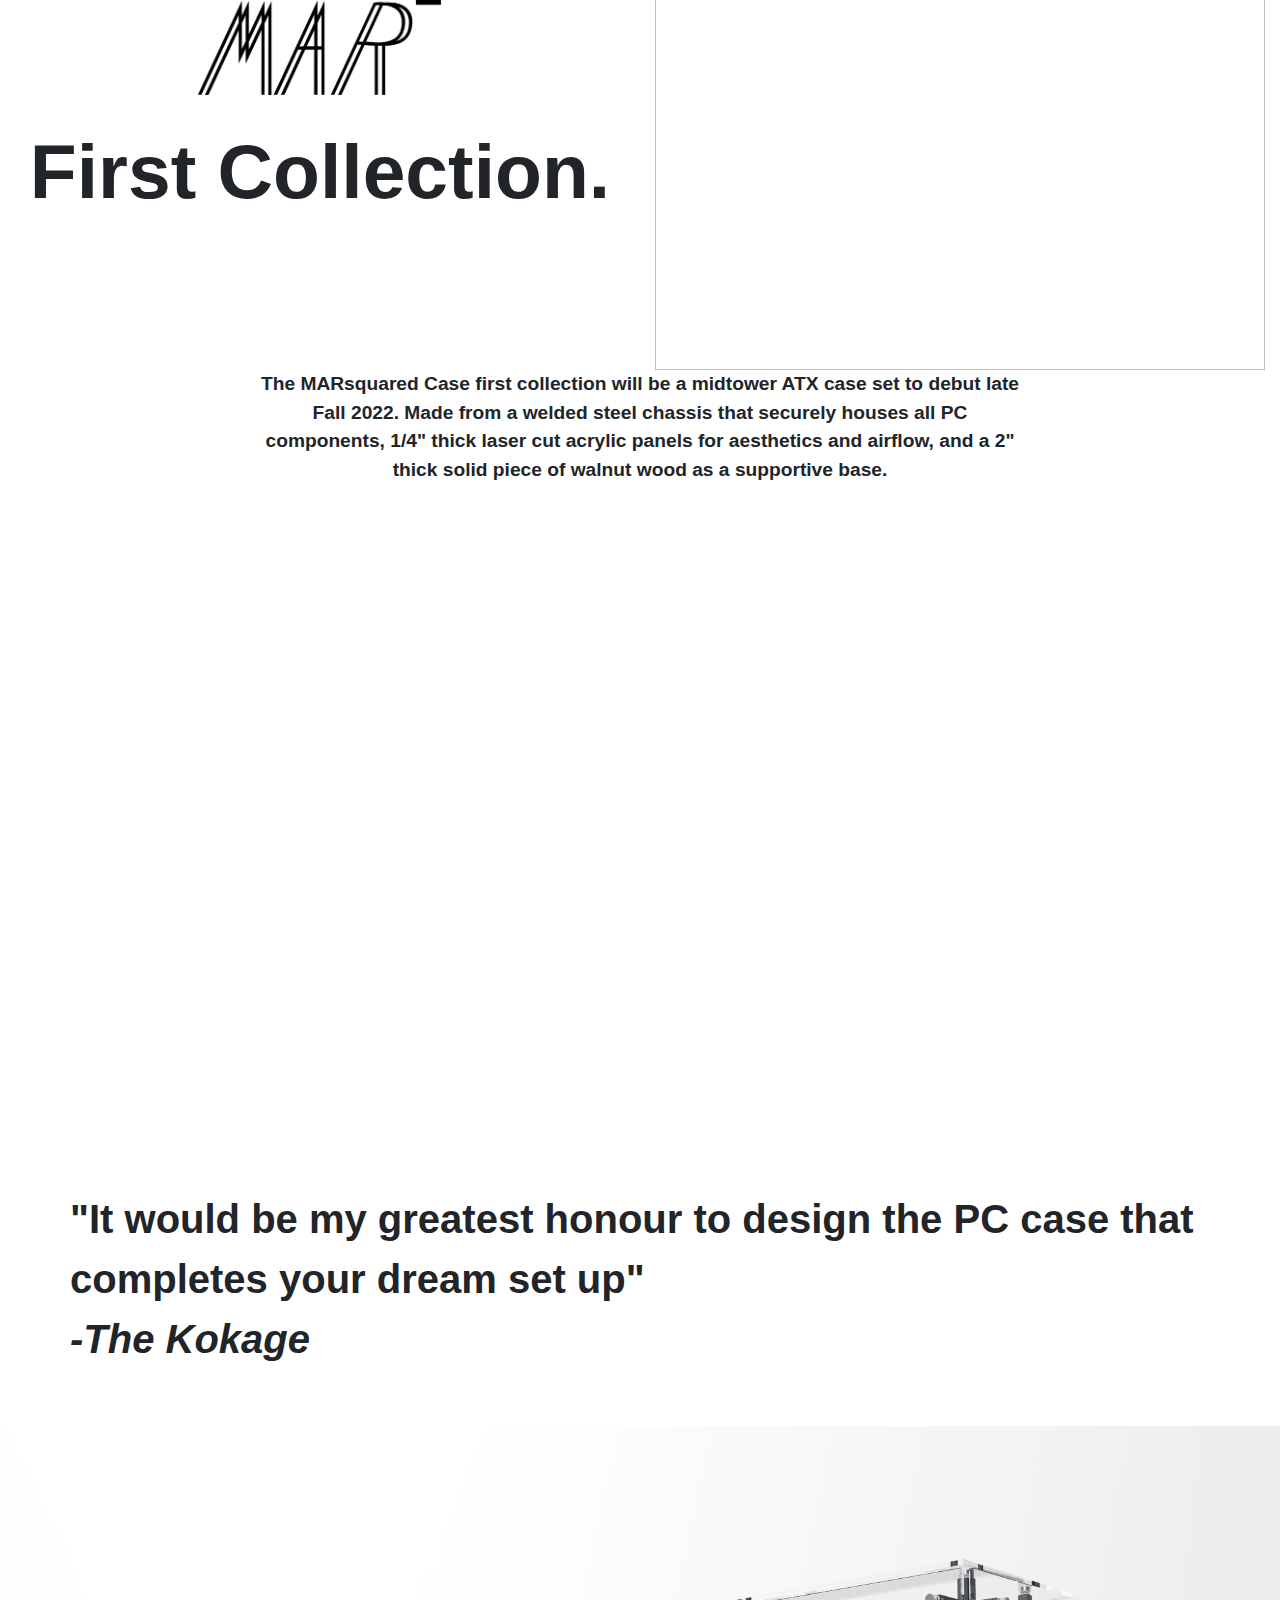
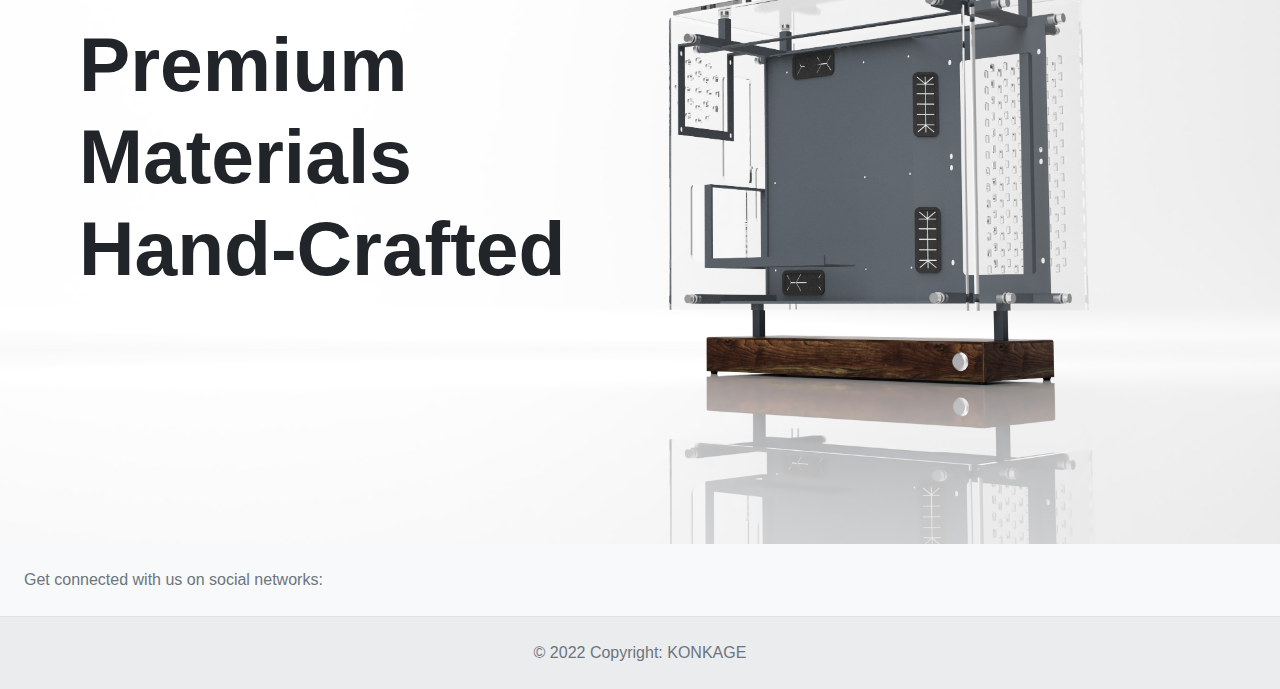
==== commit 9c57b9d2: "fix gif section and added arrows for about us" ====
--- a/index.html
+++ b/index.html
@@ -88,7 +88,7 @@
     <div class="container-fluid">
       <div class="row">
         <div class="col">
-          <div style="margin-top:25%">
+          <div style="margin-top:25%; margin-bottom:25%">
             <img style="display: flex;" class="quote-text" src="images/mar.png" width="40%" height="25%"/>
             <h1 style="margin-left: auto;margin-right: auto;margin-top: 2%; margin-bottom: 0; text-align: center" >First Collection.</h1>
           </div>
--- a/styles.css
+++ b/styles.css
@@ -116,6 +116,19 @@
     font-size: 40px
 }
 
+.about-paragraph {
+    background-image: url(images/text\ arrows.png);
+    background-size: contain;
+    padding: 50px;
+    background-repeat: no-repeat;
+}
+
+@media (max-width: 1200px) { 
+    .about-paragraph {
+        background-image: none;
+    }
+}
+
 @media (max-width: 768px) { 
     .main-content {
         background-image: url(images/mobile\ 1.png); 
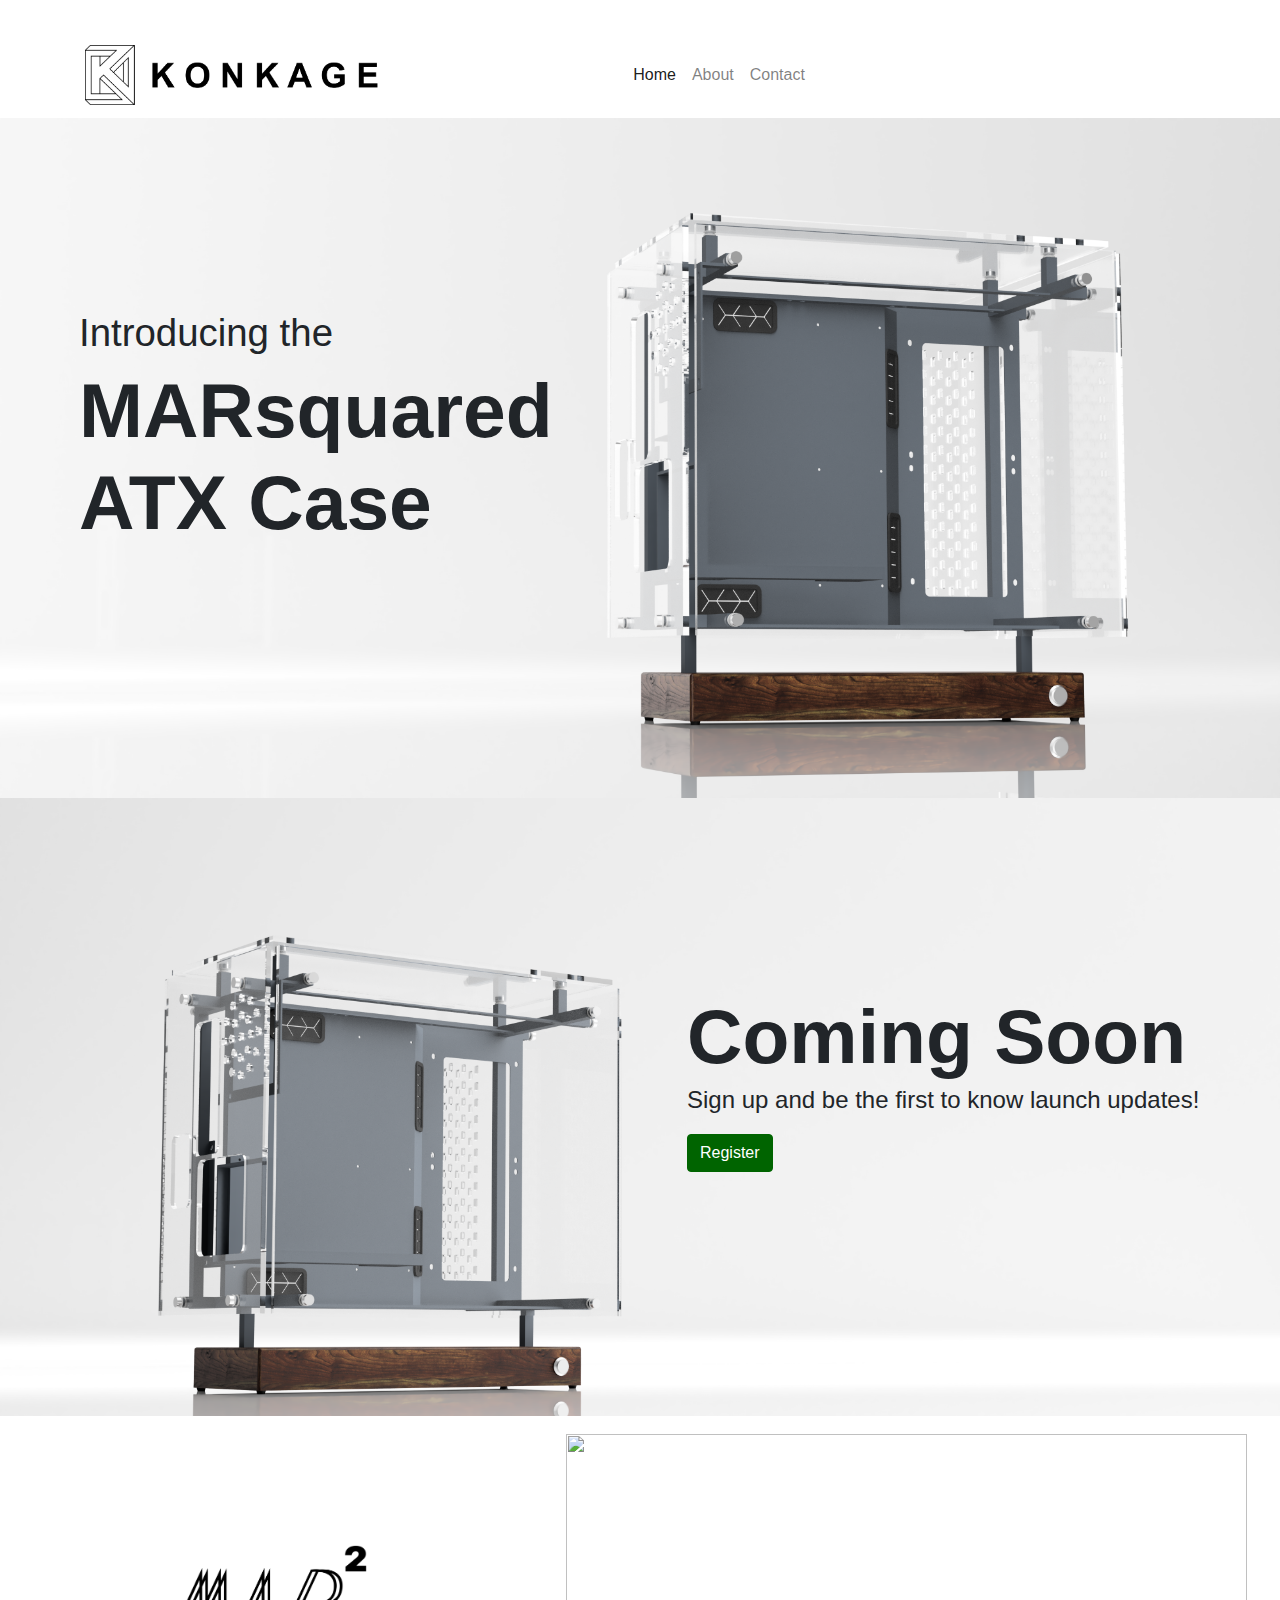
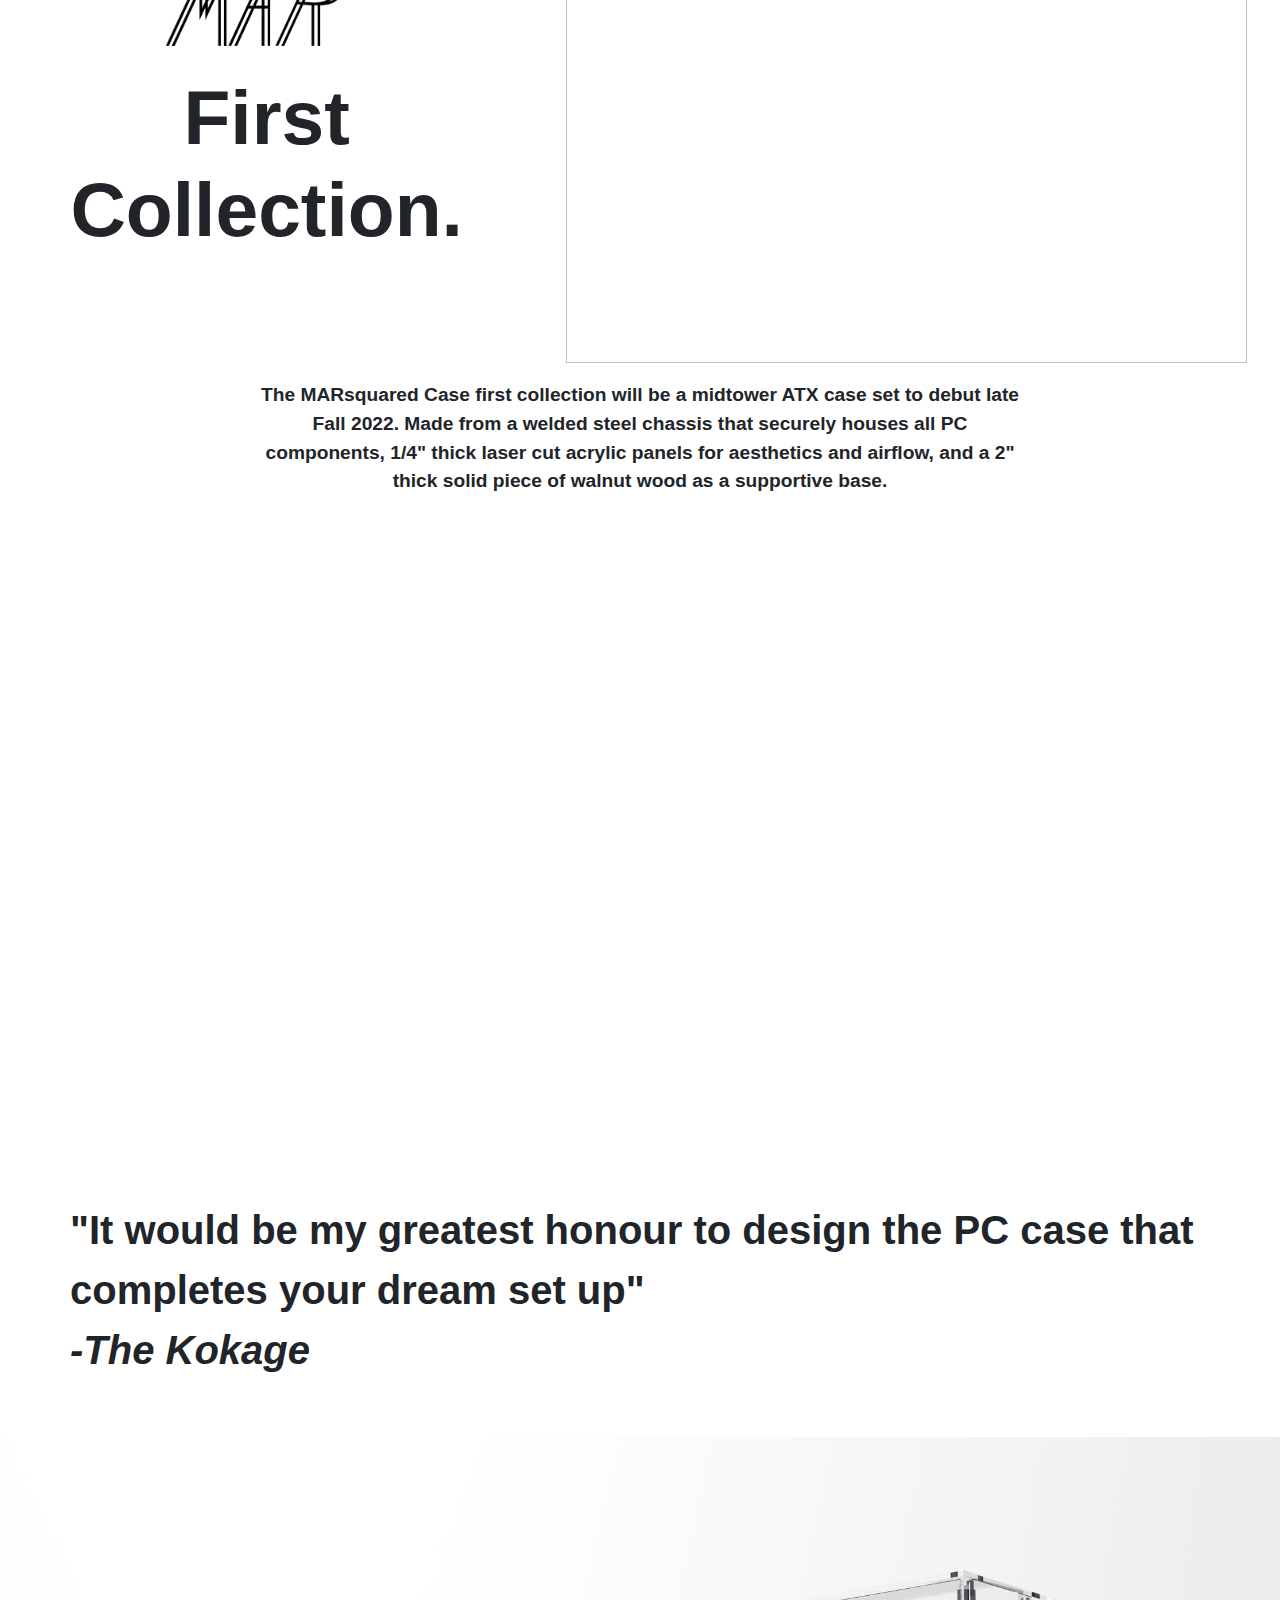
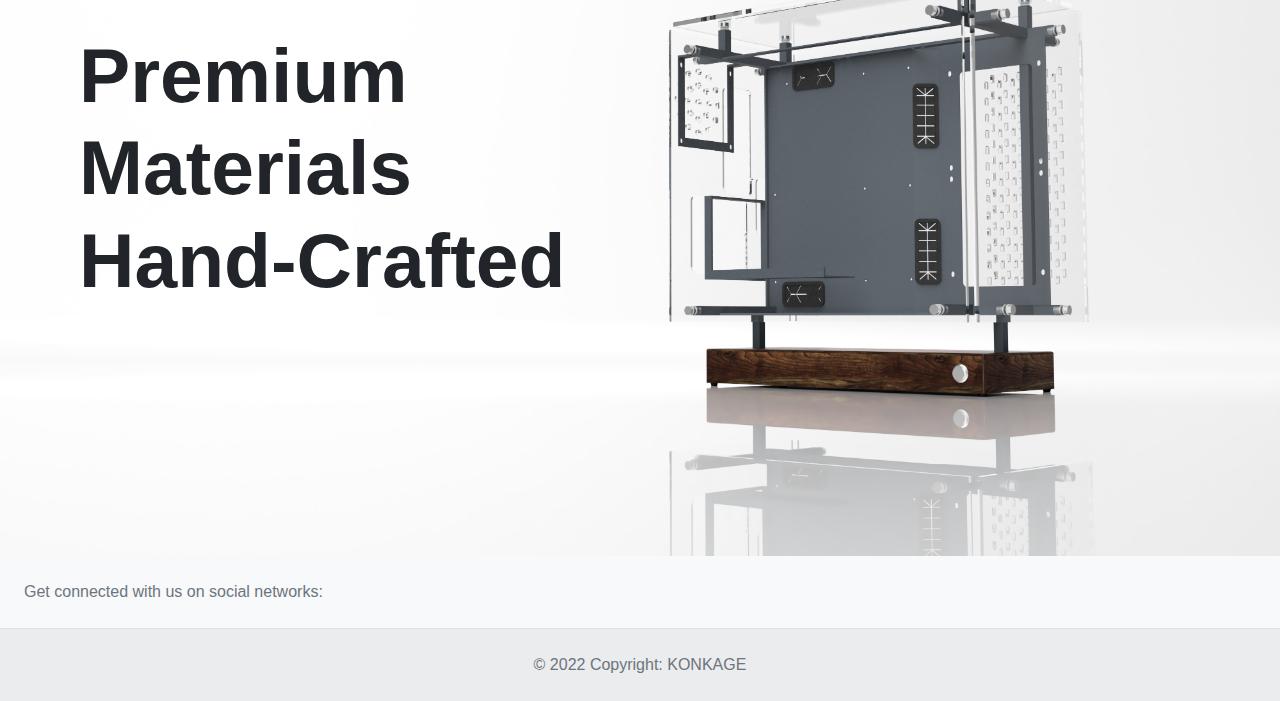
==== commit e0a4880a: "changes" ====
--- a/index.html
+++ b/index.html
@@ -87,15 +87,15 @@
 
     <div class="container-fluid">
       <div class="row">
-        <div class="col">
-          <div style="margin-top:25%; margin-bottom:25%">
+        <div class="col-5">
+          <div style="margin-top:25%; margin-bottom:25%; display:inline-block">
             <img style="display: flex;" class="quote-text" src="images/mar.png" width="40%" height="25%"/>
-            <h1 style="margin-left: auto;margin-right: auto;margin-top: 2%; margin-bottom: 0; text-align: center" >First Collection.</h1>
+            <h1 style="margin-top: 2%; margin-bottom: 0; text-align: center" >First Collection.</h1>
           </div>
         
         </div>
         <div class="col">
-          <img style="margin-bottom: 0; margin-top: 0" class="quote-text" src="images/tt.gif" width="100%" height="100%"/>
+          <img style="margin-bottom: 0; margin-top: 0; padding: 18px;" class="quote-text" src="images/tt.gif" width="100%" height="100%"/>
         </div>
       </div>
       <div class="row">
--- a/styles.css
+++ b/styles.css
@@ -118,9 +118,9 @@
 
 .about-paragraph {
     background-image: url(images/text\ arrows.png);
-    background-size: contain;
+    background-size: cover;
     padding: 50px;
-    background-repeat: no-repeat;
+    background-repeat: round;
 }
 
 @media (max-width: 1200px) { 
@@ -129,11 +129,18 @@
     }
 }
 
+@media (max-width: 1000px) {
+    .about-titles {
+        text-align: center;
+    }
+}
+
 @media (max-width: 768px) { 
     .main-content {
         background-image: url(images/mobile\ 1.png); 
         background-position: center;
     }
+
 
     .kokage-quote {
         margin-left: 1em;
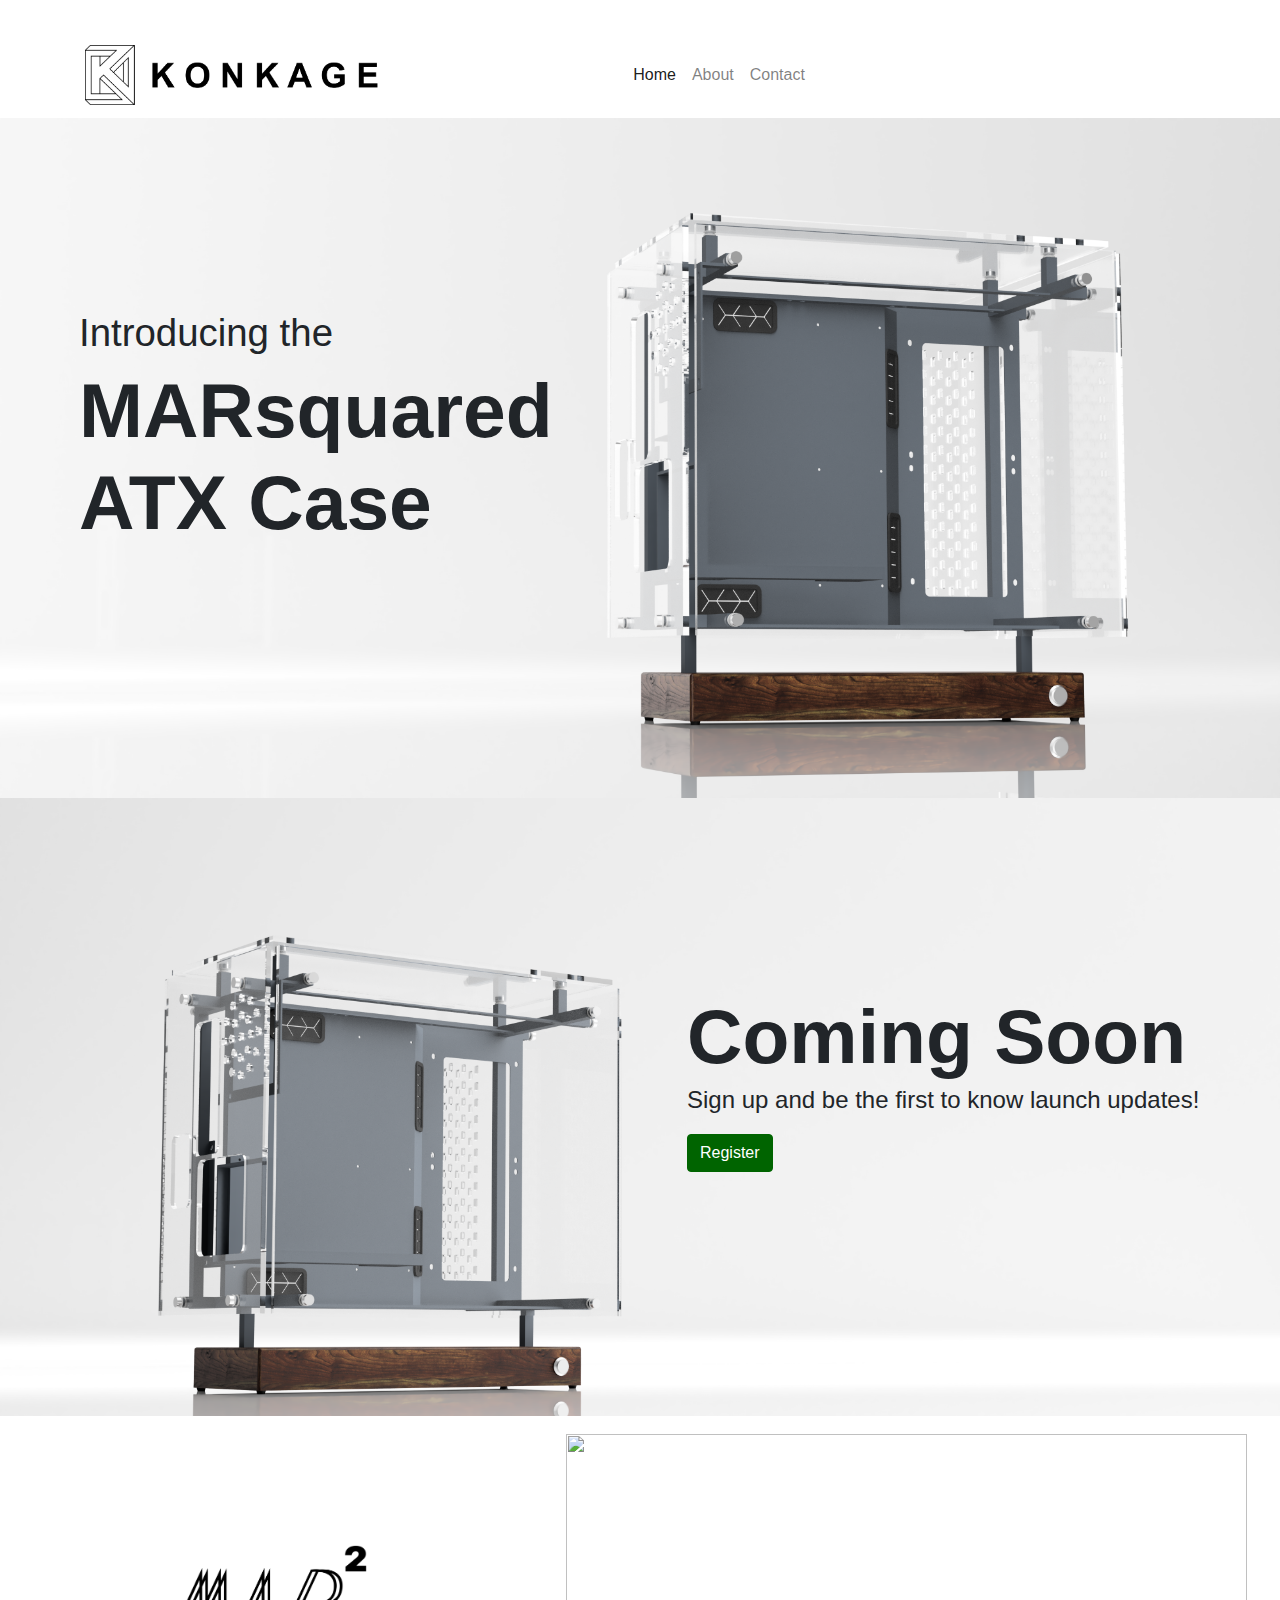
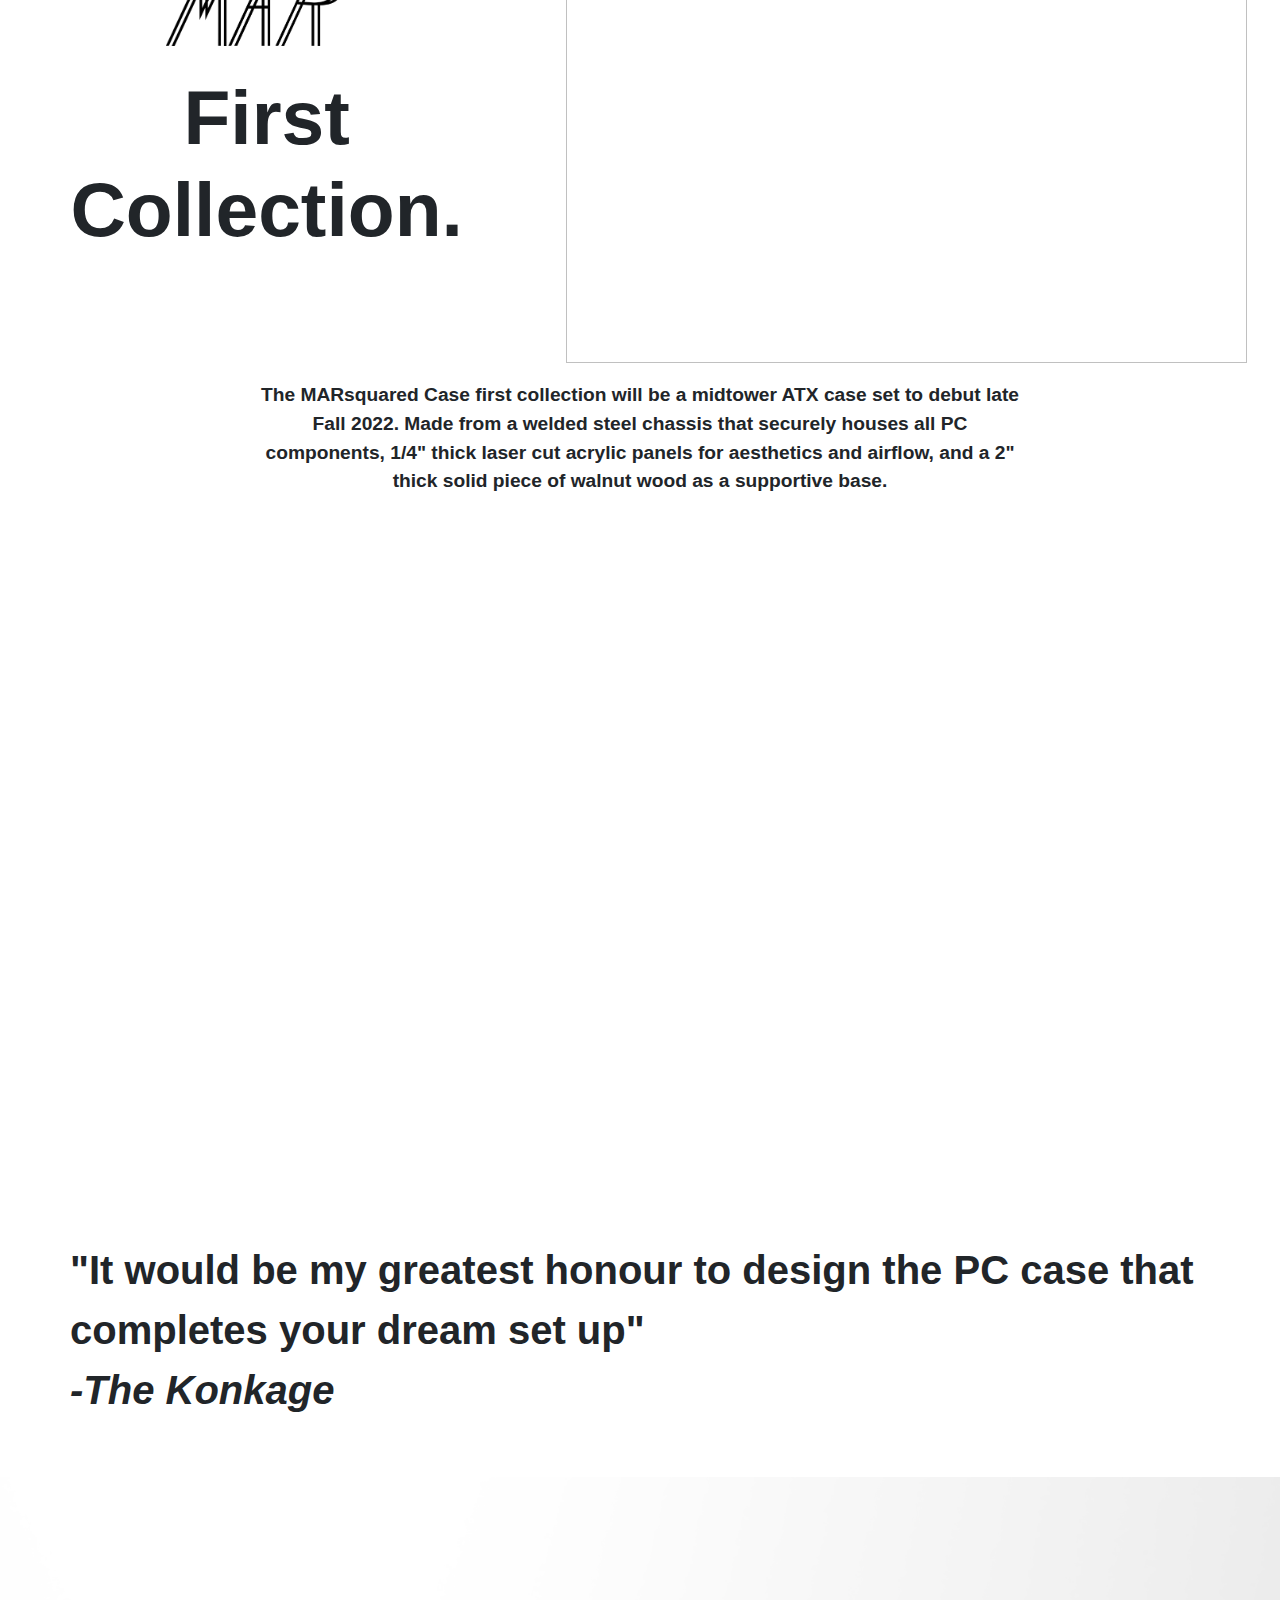
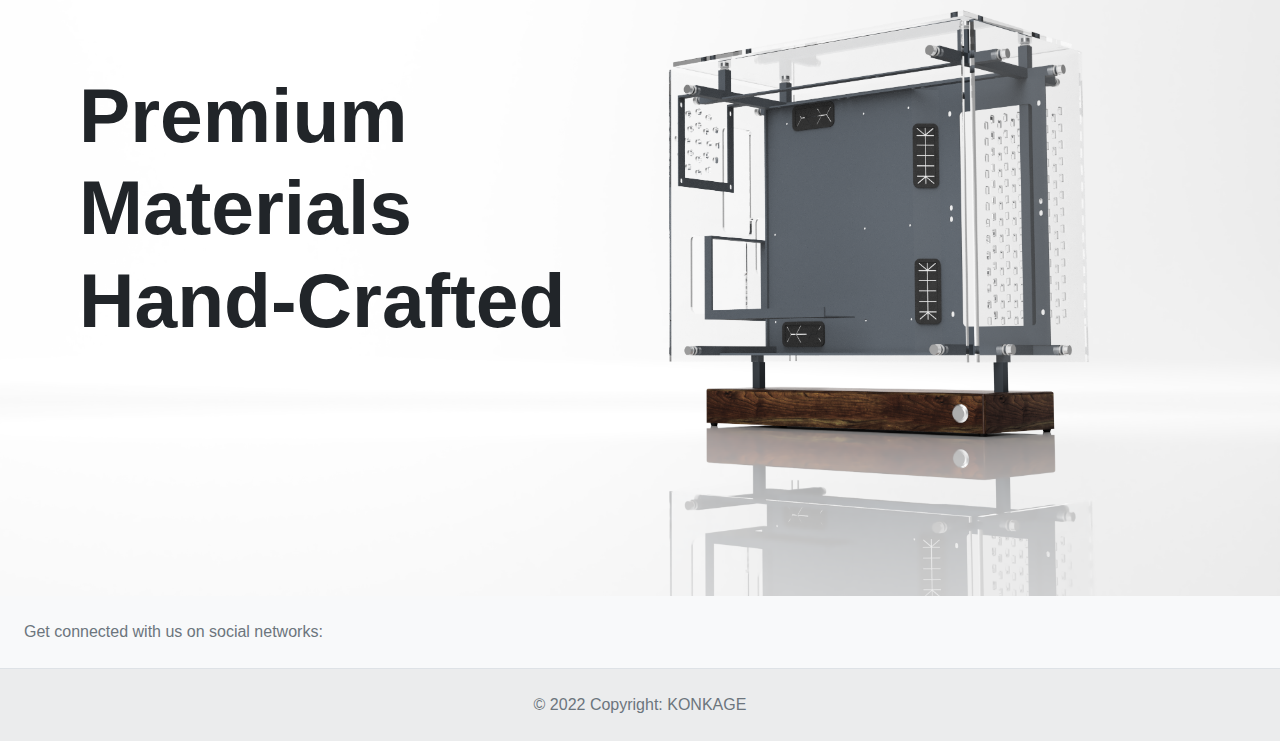
==== commit 61f5da91: "updates" ====
--- a/index.html
+++ b/index.html
@@ -41,19 +41,14 @@
             <div class="navbar-nav mx-auto">
               <ul class="navbar-nav sm-icons">
                 <li class="nav-item"><a class="nav-link" href="https://www.facebook.com/konkage.fb/"><i class="fab fa-facebook-f"></i></a></li>
-                <li class="nav-item"><a class="nav-link" href="https://www.instagram.com/konkagecom"><i class="fab fa-instagram"></i></a></li>
+                <li class="nav-item"><a class="nav-link" href="https://www.instagram.com/thekonkage"><i class="fab fa-instagram"></i></a></li>
                 <li class="nav-item"><a class="nav-link" href="https://twitter.com/TheKonkage"><i class="fab fa-twitter"></i></a></li>
                 <li class="nav-item"><a class="nav-link" href="https://www.reddit.com/user/Konkage"><i class="fab fa-reddit"></i></a></li>
                 <li class="nav-item"><a class="nav-link" href="https://www.tiktok.com/@konkage"><i class="fab fa-tiktok"></i></a></li>
                 <li class="nav-item"><a class="nav-link" href="https://www.youtube.com/channel/UCJjETDgSlD24gQZifFOEvDQ"><i class="fab fa-youtube"></i></a></li>
-
-
-            </ul>
-
+              </ul>
             </div>
-            
-        </div>
-
+          </div>
         </div>
     </nav>
     
@@ -67,7 +62,6 @@
         <div class="col empty-space">
         </div>
       </div>
-      
     </div>
     
     <div class="container-fluid coming-soon">
@@ -81,7 +75,6 @@
             <a class="btn btn-primary" href="contact.html">Register</a>
           </div>
         </div>
-       
       </div>
     </div>
 
@@ -92,10 +85,9 @@
             <img style="display: flex;" class="quote-text" src="images/mar.png" width="40%" height="25%"/>
             <h1 style="margin-top: 2%; margin-bottom: 0; text-align: center" >First Collection.</h1>
           </div>
-        
         </div>
         <div class="col">
-          <img style="margin-bottom: 0; margin-top: 0; padding: 18px;" class="quote-text" src="images/tt.gif" width="100%" height="100%"/>
+          <img style="margin-bottom: 0; margin-top: 0; padding: 18px;" class="quote-text" src="images/Copy of 20s GIF.gif" width="100%" height="100%"/>
         </div>
       </div>
       <div class="row">
@@ -113,7 +105,7 @@
     <div class="container">
       <div class="row">
         <p class="quote-text kokage-quote">
-          "It would be my greatest honour to design the PC case that completes your dream set up" <br /> <i>-The Kokage</i>
+          "It would be my greatest honour to design the PC case that completes your dream set up" <br /> <i>-The Konkage</i>
         </p>
       </div>
     </div>
@@ -126,7 +118,6 @@
         <div class="col empty-space">
         </div>
       </div>
-      
     </div>
 
    
@@ -158,7 +149,7 @@
         <a href="https://www.tiktok.com/@konkage" class="me-4 text-reset">
           <i class="fab fa-tiktok"></i>
         </a>
-        <a href="https://www.instagram.com/konkagecom/" class="me-4 text-reset">
+        <a href="https://www.instagram.com/thekonkage" class="me-4 text-reset">
           <i class="fab fa-instagram"></i>
         </a>
         <a href="https://www.youtube.com/channel/UCJjETDgSlD24gQZifFOEvDQ" class="me-4 text-reset">
--- a/styles.css
+++ b/styles.css
@@ -112,8 +112,38 @@
     border-color: darkgreen;
 }
 
+.footer {
+    position: fixed;
+    left: 0;
+    bottom: 0;
+    width: 100%;
+}
+
 .kokage-quote {
-    font-size: 40px
+    font-size: 40px;
+    margin-top: 1em;
+}
+
+.embed-responsive {
+    position: relative;
+    display: block;
+    height: 0;
+    padding: 0;
+    overflow: hidden;
+}
+
+.embed-responsive-9by16 {
+    padding-bottom: 177.78%;
+}
+
+.embed-responsive .embed-responsive-item, .embed-responsive embed, .embed-responsive iframe, .embed-responsive object, .embed-responsive video {
+    position: absolute;
+    top: 0;
+    bottom: 0;
+    left: 0;
+    width: 100%;
+    height: 100%;
+    border: 0;
 }
 
 .about-paragraph {
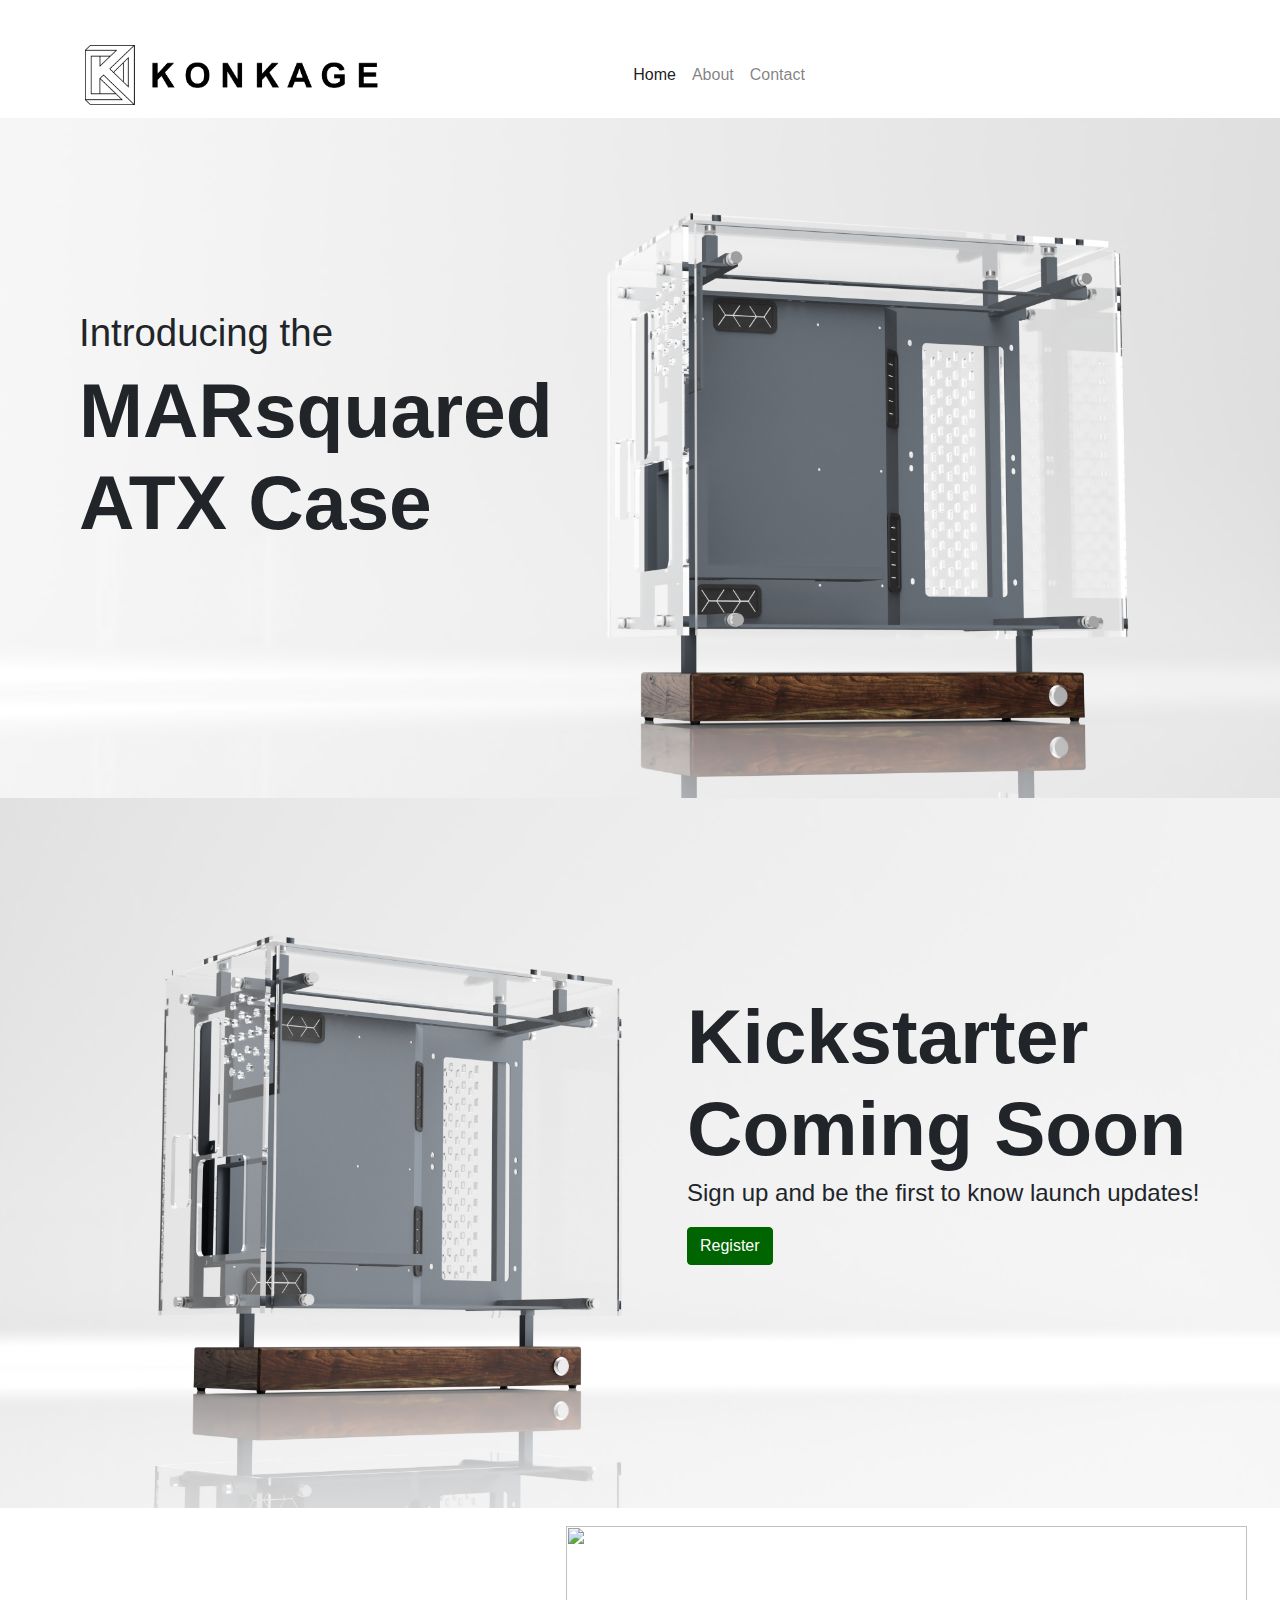
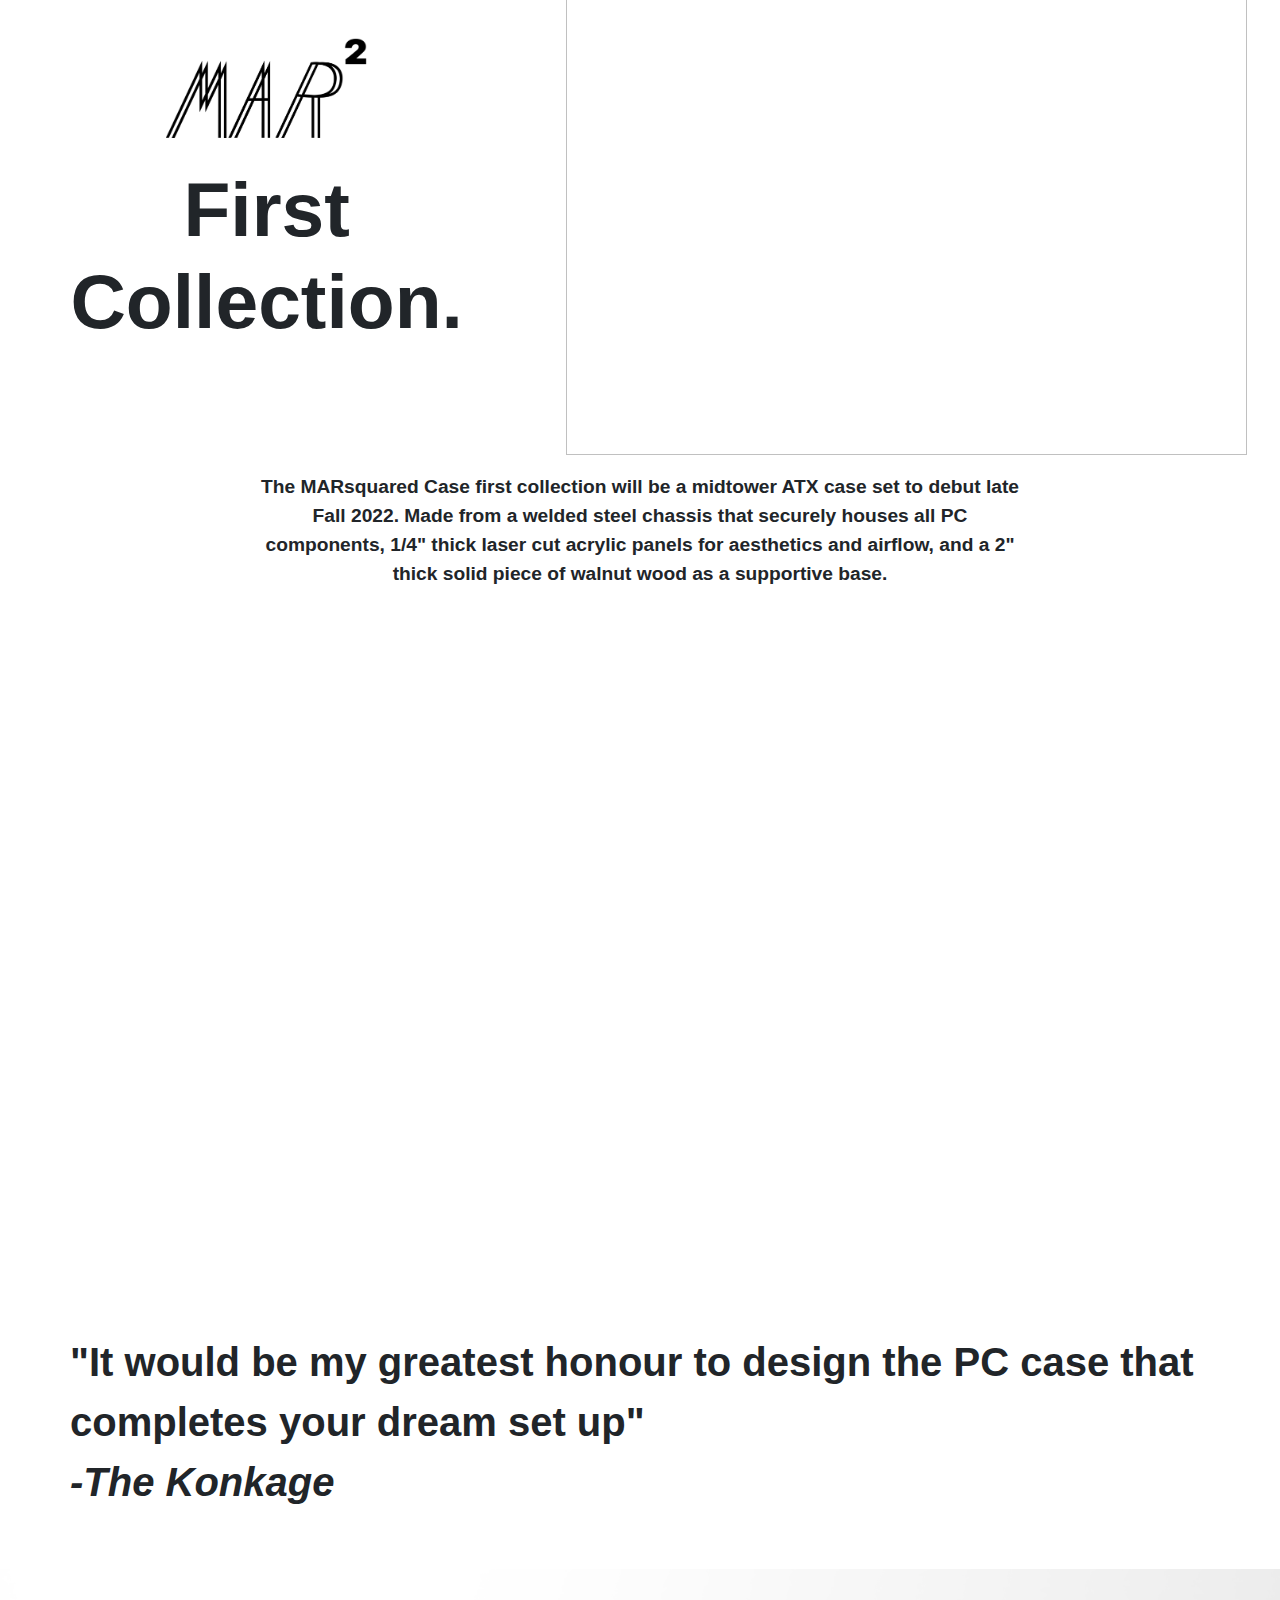
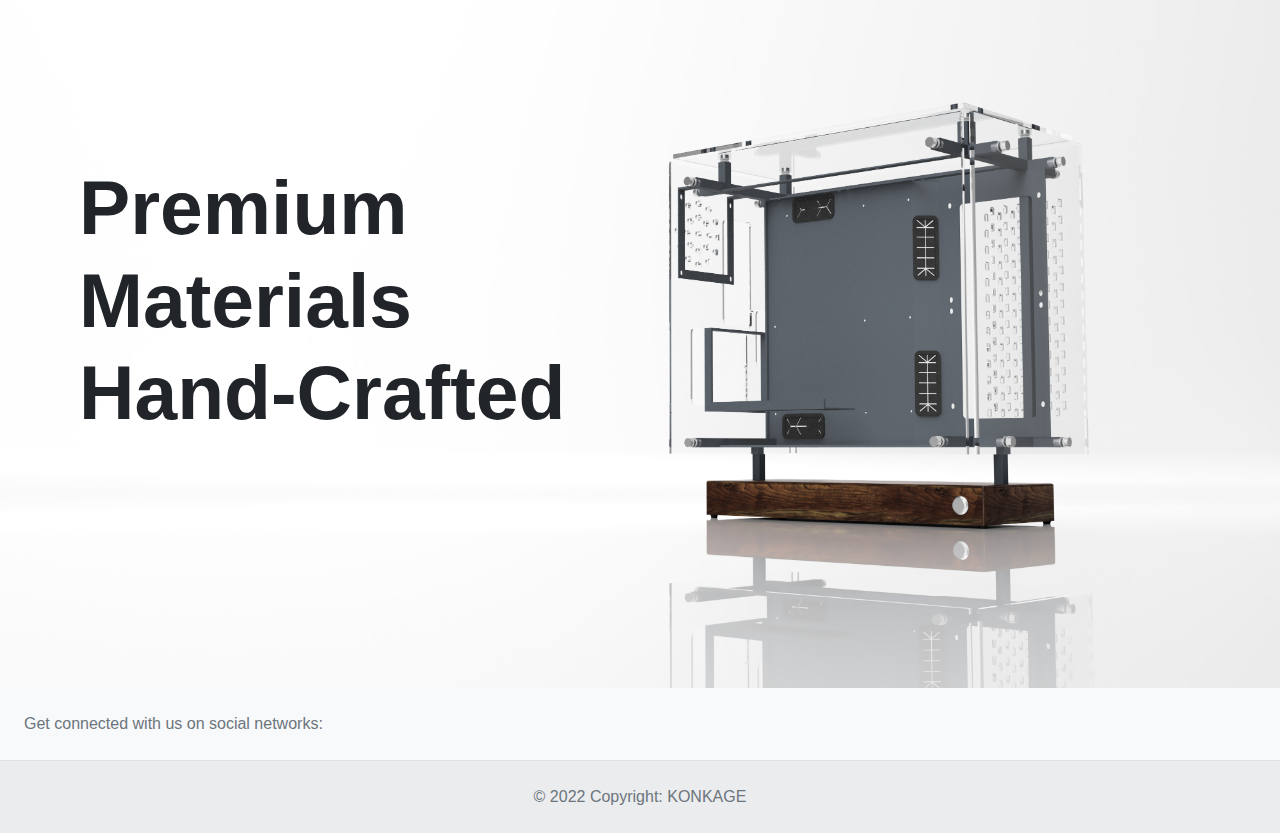
==== commit e1a207a9: "changed kickstarter" ====
--- a/index.html
+++ b/index.html
@@ -69,7 +69,7 @@
         <div class="col empty-space">
         </div>
         <div class="col coming-soon-text main-text">
-          <h1 style="margin-bottom:0">Coming Soon</h1>
+          <h1 style="margin-bottom:0">Kickstarter Coming Soon</h1>
           <p style="font-size: 24px">Sign up and be the first to know launch updates!</p>
           <div>
             <a class="btn btn-primary" href="contact.html">Register</a>
